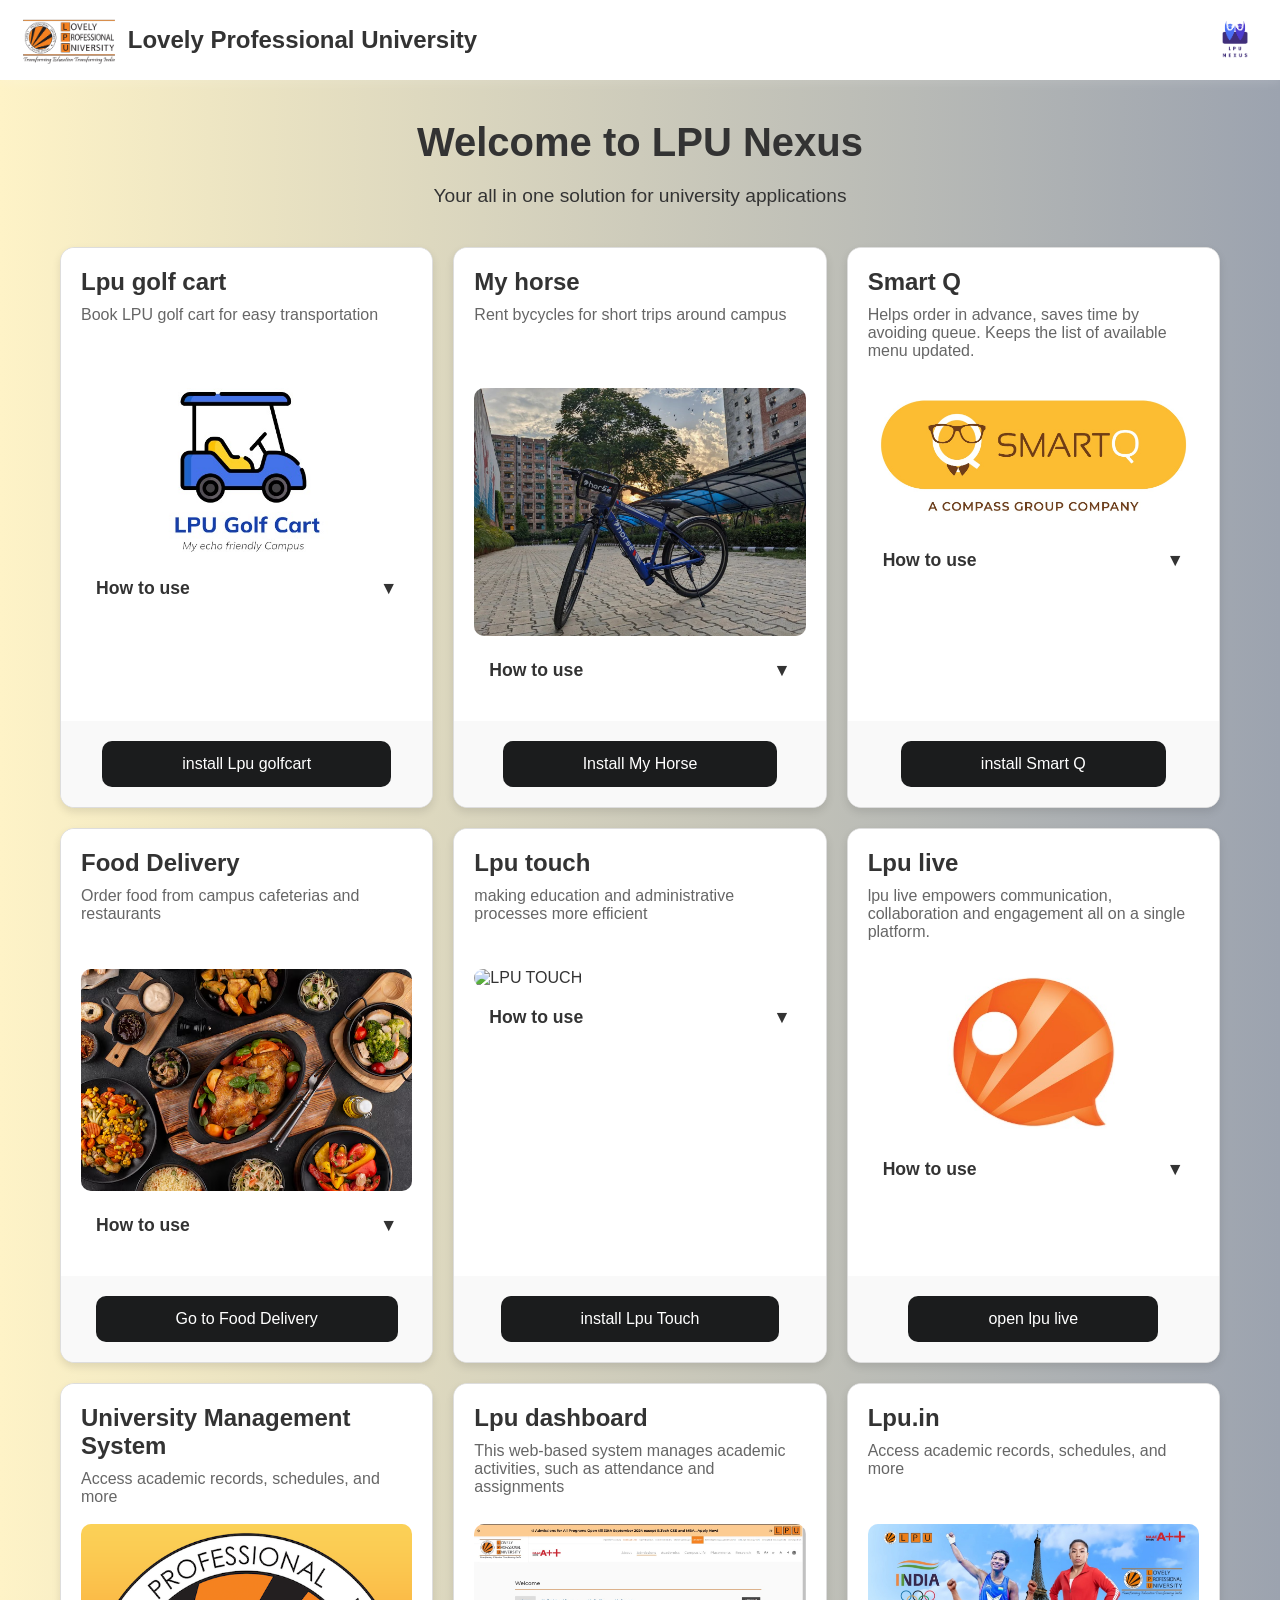
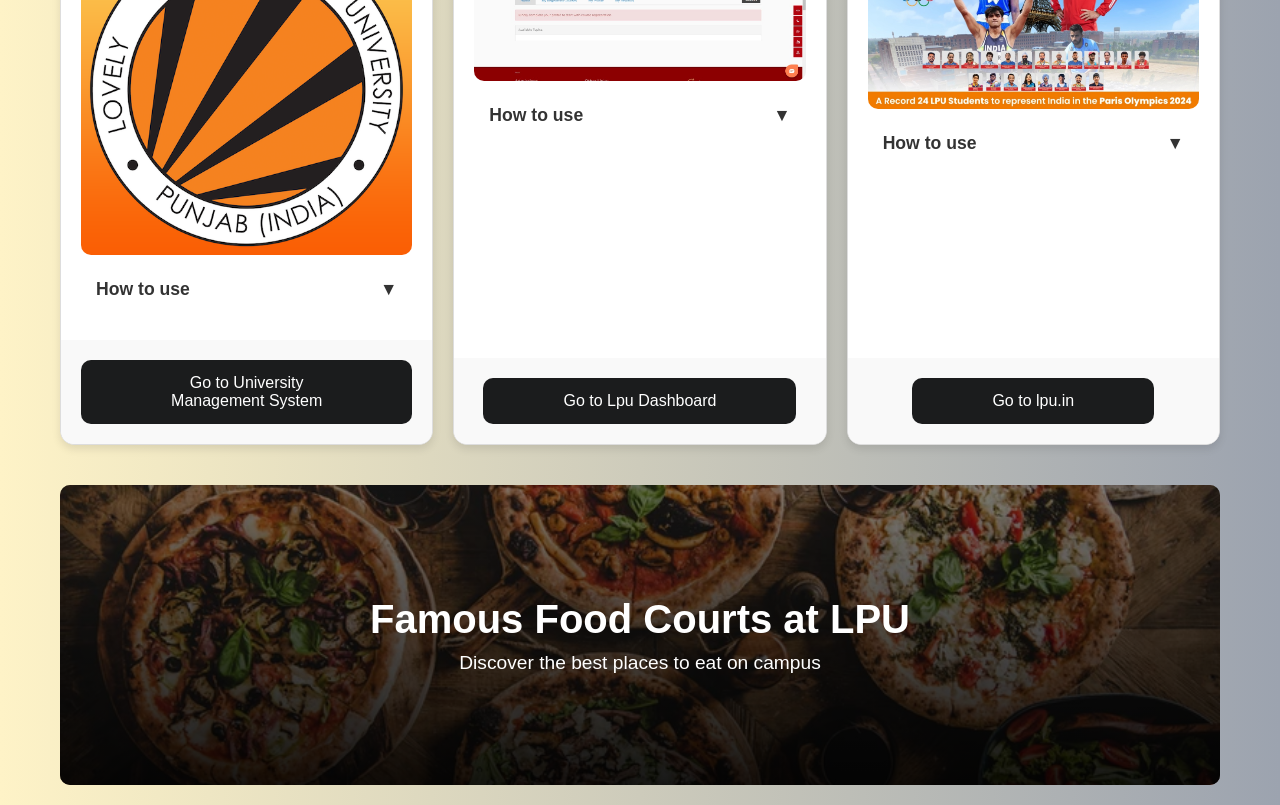
==== index.html @ b558b381 "Add files via upload" ====
<!DOCTYPE html>
<html lang="en">


<head>
    <meta charset="UTF-8">
    <meta name="viewport" content="width=device-width, initial-scale=1.0">
    <title>LPU NEXUS</title>
    <link rel="stylesheet" href="index.css">
</head>

<body>
    <!-- LOGOS -->
    <header>
        <div class="logo">
            <img src="lpulogo.png" alt="University Logo">
            <span class="logo-text">Lovely Professional University</span>
        </div>
        <div class="logo-company">
            <img src="lpunexus.png" alt="Company Logo"  >
        </div>
    </header>
    
    <div class="container">
        <h1 class="title">Welcome to LPU Nexus</h1>
        <p class="subtitle">Your all in one solution for university applications</p>
        <div class="grid">
            <!-- golf cart  -->
            <div class="card">
                <div class="card-header">
                    <h2>Lpu golf cart</h2>
                    <p>Book LPU golf cart for easy transportation</p>
                </div>
                <div class="card-content">
                    <img src="golfcart.jpg" alt="LPUGOLFCART" class="card-image" height="300" >
                    <div class="accordion">
                        <details>
                            <summary class="accordion-trigger">How to use</summary>
                            <ol class="accordion-content" type="square">
                                <li>install the lpu golf cart app</li>
                             <li>open the app</li>
                                <li>enter the driver id</li>
                                <li>Select your pickup and drop-off locations</li>
                            </ol>
                        </details>
                    </div>
                </div>

                <div class="card-footer">
                    <a href="https://play.google.com/store/apps/details?id=com.kinghillsecofriendly&hl=en_IN&pli=1" target="_blank" class="button"  >install Lpu golfcart </a>
                </div>
            </div>
            <!-- golf cart close -->

            
            <!-- my horse open-->
            <div class="card">
                <div class="card-header">
                    <h2>My horse</h2>
                    <p>Rent bycycles for short trips around campus</p>
                </div>
                <div class="card-content">
                    <img src="lpucycle.jpg" alt="MY HORSE" class="card-image">
                    <div class="accordion">
                        <details>
                            <summary class="accordion-trigger">How to use</summary>
                            <ol class="accordion-content">
                                <li>install the my horse application</li>
                                <li>enter your personal details</li>
                                <li>top up your wallet</li>
                                <li>track the nearest cycle around you</li>
                                <li>scan the QR code and enjoy your rides</li>
                            </ol>
                        </details>
                    </div>
                </div>
                <div class="card-footer">
                    <a href="https://play.google.com/store/apps/details?id=com.ionic.metroeMobility&pcampaignid=web_share" target="_blank" class="button">Install My Horse</a>
                </div>
            </div>
            <!-- my horse close -->

            <!-- SMARTQ open -->
            <div class="card">
                <div class="card-header">
                    <h2>Smart Q</h2>
                    <p>Helps order in advance, saves time by avoiding queue. Keeps the list of available menu updated.</p>
                </div>
                <div class="card-content">
                    <img src="smartq .jpg"  alt="SMART Q" class="card-image" >
                    <div class="accordion">
                        <details>
                            <summary class="accordion-trigger">How to use</summary>
                            <ol class="accordion-content">

                                <li>install the smart q app</li>
                                <li>welcome to smartq</li>
                                <li>enter your details</li>
                                <li>order your favourite food and enjoy your meal</li>
                            </ol>
                        </details>
                    </div>
                </div>
                <div class="card-footer">
                    <a href="https://play.google.com/store/apps/details?id=com.thesmartq.smartq&pcampaignid=web_share" target="_blank" class="button">install Smart Q</a>
                </div>
            </div>
            <!-- smart q close -->


<!-- Food delivery -->
<div class="card">
    <div class="card-header">
        <h2>Food Delivery</h2>
        <p>Order food from campus cafeterias and restaurants</p>
    </div>
    <div class="card-content">
        <img src="food court.avif" alt="eRikshaw" class="card-image" height="300">
        <div class="accordion">
            <details>
                <summary class="accordion-trigger">How to use</summary>
                <ol class="accordion-content">
                    <li>install the dominos app</li>
                    <li>select your location and your favourite item</li>
                    <li>select your payment options</li>
                    <li>enjoy your food</li>
                </ol>
            </details>
        </div>
    </div>
    <div class="card-footer">
        <a href="https://play.google.com/store/search?q=dominos&c=apps&hl=en_IN" target="_blank" class="button" >Go to Food Delivery</a>

    </div>
</div>
<!-- food delivery close -->




               <!-- Ums open -->
               <div class="card">
                <div class="card-header">
                    <h2>Lpu touch</h2>
                    <p>making education and administrative processes more efficient</p>
                </div>
                <div class="card-content">
                    <img src="lpu touch.jpg"  alt="LPU TOUCH" class="card-image" >
                    <div class="accordion">
                        <details>
                            <summary class="accordion-trigger">How to use</summary>
                            <ol class="accordion-content">
                                <li>install the lpu touch app </li>
                                <li>login with user credentials</li>
                                <li>you can access your academics and your syallabus</li>
                            </ol>
                        </details>
                    </div>
                </div>
                <div class="card-footer">
                    <a href="https://play.google.com/store/apps/details?id=ums.lovely.university&pcampaignid=web_share" target="_blank" class="button">install Lpu Touch</a>
                </div>
            </div>
            <!-- ums close -->
<!-- lpu live -->
<div class="card">
    <div class="card-header">
        <h2>Lpu live</h2>
        <p> lpu live empowers communication, collaboration and engagement all on a single platform.</p>
    </div>
    <div class="card-content">
        <img src="lpulive.jpg" alt="LPU LIVE" class="card-image" height="300">
        <div class="accordion">
            <details>
                <summary class="accordion-trigger">How to use</summary>
                <ol class="accordion-content">
                    <li>install the lpu live app from below link</li>
                    <li>login with user credentials</li>
                    <li>welcome to lpu live you can contact with academic teachers and peers</li>
                </ol>
            </details>
        </div>
    </div>
    <div class="card-footer">
        <a href="https://play.google.com/store/apps/details?id=com.lpuchat&pcampaignid=web_share" target="_blank" class="button">open lpu live</a>

    </div>
</div>
            <!-- lpu live close -->
<!-- ums -->
<div class="card">
    <div class="card-header">
        <h2>University Management System</h2>
        <p>Access academic records, schedules, and more</p>
    </div>
    <div class="card-content">
        <img src="ums.png"  alt="eRikshaw" class="card-image"  >
        <div class="accordion">
            <details>
                <summary class="accordion-trigger">How to use</summary>
                <ol class="accordion-content">
                    <li>click the below link</li>
                    <li>open the ums and enter your username and password</li>
                    <li>Access academic records, schedules, and more</li>
                </ol>
            </details>
        </div>
    </div>
    <div class="card-footer">
        <a href="https://ums.lpu.in/lpuums/" target="_blank" class="button">Go to University Management System</a>
    </div>
</div>
<!-- ums close -->
  <!-- open lpu dashboard -->
  <div class="card">
    <div class="card-header">
        <h2>Lpu dashboard</h2>
        <p>This web-based system manages academic activities, such as attendance and assignments</p>
    </div>
    <div class="card-content">
        <img src="LPU DASHBOARD.jpg"  alt="LPU DASHBOARD" class="card-image"  >
        <div class="accordion">
            <details>
                <summary class="accordion-trigger">How to use</summary>
                <ol class="accordion-content">
                    <li>clickt the below link to open lpu dashboard</li>
                    <li>login with ur credentials</li>
                    <li>our dashboard will help you with your personal and academic problems</li>
                </ol>
            </details>
        </div>
    </div>
    <div class="card-footer">
        <a href="https://www.lpu.in/HRD/HRDCHome.php/" target="_blank" class="button">Go to Lpu Dashboard</a>
    </div>
</div>
   <!-- lpu dashboard close -->
    <!-- open lpu.in -->
    <div class="card">
        <div class="card-header">
            <h2>Lpu.in</h2>
            <p>Access academic records, schedules, and more</p>
        </div>
        <div class="card-content">
            <img src="LPU.IN IMAGE.jpg"  alt="eRikshaw" class="card-image"  >
            <div class="accordion">
                <details>
                    <summary class="accordion-trigger">How to use</summary>
                    <ol class="accordion-content">
                        <li>click the below link</li>
                        <li>open the lpu.in and enter your username and password</li>
                        <li>Access academic records, schedules, and more</li>
                    </ol>
                </details>
            </div>
        </div>
        <div class="card-footer">
            <a href="https://www.lpu.in//" target="_blank" class="button">Go to lpu.in</a>
        </div>
    </div>
    <!-- close lpu.in -->


        </div>
        <div class="wide-card">
            <a href="foodcourts.html" class="wide-card-link">
                <div class="wide-card-content">
                    <img src="/food.png" alt="Food Banner" class="wide-card-image">
                    <div class="wide-card-overlay">
                        <h2 class="wide-card-title">Famous Food Courts at LPU</h2>
                        <p class="wide-card-subtitle">Discover the best places to eat on campus</p>
                    </div>
                </div>
            </a>
        </div>
    </div>
<!-- new dabba -->


</div>
</body>

<a href="hr"></a>


</html>
---- index.css ----
* {
    margin: 0;
    padding: 0;
    box-sizing: border-box;
}
/* Header Styling */
header {
    display: flex;
    justify-content: space-between;
    align-items: center;
    padding: 10px 20px;
    background-color: #ffffff;
    box-shadow: 0 4px 8px rgba(255, 254, 254, 0.1);
    margin-bottom: 20px;
}

header .logo {
    display: flex;
    align-items: center;
}   

.logo img {
    height: 60px; 
    margin-right: 10px;
}

.logo-text {
    font-size: 1.5rem;
    font-weight: bold;
    color: #333;
}

.logo-company img {
    height: 50px;
    margin-left: 10px;
}

body {
    font-family: Arial, sans-serif;
    background: linear-gradient(to right, #fef3c7, #9ca3af);

    color: #333;
}

.container {
    max-width: 1200px;
    margin: 0 auto;
    padding: 20px;
}

.title {
    text-align: center;
    font-size: 2.5rem;
    margin-bottom: 20px;
}

.subtitle {
    text-align: center;
    font-size: 1.2rem;
    margin-bottom: 40px;
}

/* Grid Layout for Cards */
.grid {
    display: grid;
    grid-template-columns: repeat(auto-fill, minmax(300px, 1fr));
    gap: 20px;
}

/* Card Styling */
.card {
    background-color: #fff;
    border: 1px solid #ddd;
    /* Outer box border */
    border-radius: 14px;
    box-shadow: 0 4px 8px rgba(0, 0, 0, 0.1);
    display: flex;
    flex-direction: column;
    overflow: hidden;
}

.card-header,
.card-content,
.card-footer {
    border: none;
    
    padding: 20px;
}

.card-header {
    background-color: #ffffff;
    height: 120px;
}

.card-header h2 {
    font-size: 1.5rem;
    margin-bottom: 10px;
}

.card-header p {
    color: #666;
}

.card-content {
    flex-grow: 1;
}

.card-image {
    width: 100%;
    height: auto;
    margin-bottom: 10px;
    border-radius: 10px;
}

.card-footer {
    text-align: center;
    background-color: #f9f9f9;
}

/* Button Styling */
.button {
    display: inline-block;
    padding: 14px 5rem;
    background-color: #1b1c1d;
    color: #fff;
    border-radius: 10px;
    text-decoration: none;
}

.button:hover {
    background-color: #5f6163;
}

/* Accordion Styling */
.accordion details {
    border: none;
    border-radius: 5px;
    margin-bottom: 10px;
}

.accordion summary {
    font-size: 1.1rem;
    font-weight: bold;
    padding: 10px 15px;
    cursor: pointer;
    display: flex;
    justify-content: space-between;
    align-items: center;
    background-color: #ffffff;
    border-radius: 5px;
    transition: background-color 0.3s ease;
}

.accordion summary:hover {
    background-color: #e0e0e0;
}

/* Custom caret icon */
.accordion summary::after {
    content: "\25BC";
    font-size: 1.1rem;
    transition: transform 0.3s ease;
    margin-left: auto;
}

details[open] summary::after {
    content: "\25B2";
    transform: rotate(180deg);
}

.accordion-content {
    padding: 15px;
    background-color: #fff;
    line-height: 1.6;
    list-style: decimal;
}

.accordion-content li {
    margin-bottom: 8px;
}

details[open] .accordion-content {
    animation: fadeIn 0.3s ease;
}

@keyframes fadeIn {
    from {
        opacity: 0;
    }

    to {
        opacity: 1;
    }
}

/* Wide Section Card Styling */
.wide-card {
    margin-top: 40px;
    position: relative;
    overflow: hidden;
    border-radius: 10px;
}

.wide-card-link {
    text-decoration: none;
    color: inherit;
}

.wide-card-content {
    position: relative;
    height: 300px;
}

.wide-card-image {
    width: 100%;
    height: 100%;
    object-fit: cover;
}

.wide-card-overlay {
    position: absolute;
    top: 0;
    left: 0;
    right: 0;
    bottom: 0;
    background: linear-gradient(to bottom, rgba(0, 0, 0, 0.5), rgba(0, 0, 0, 0.9));
    display: flex;
    flex-direction: column;
    justify-content: center;
    align-items: center;
    color: white;
    padding: 20px;
    text-align: center;
}

.wide-card-title {
    font-size: 2.5rem;
    margin-bottom: 10px;
    font-weight: bold;
}

.wide-card-subtitle {
    font-size: 1.2rem;
}
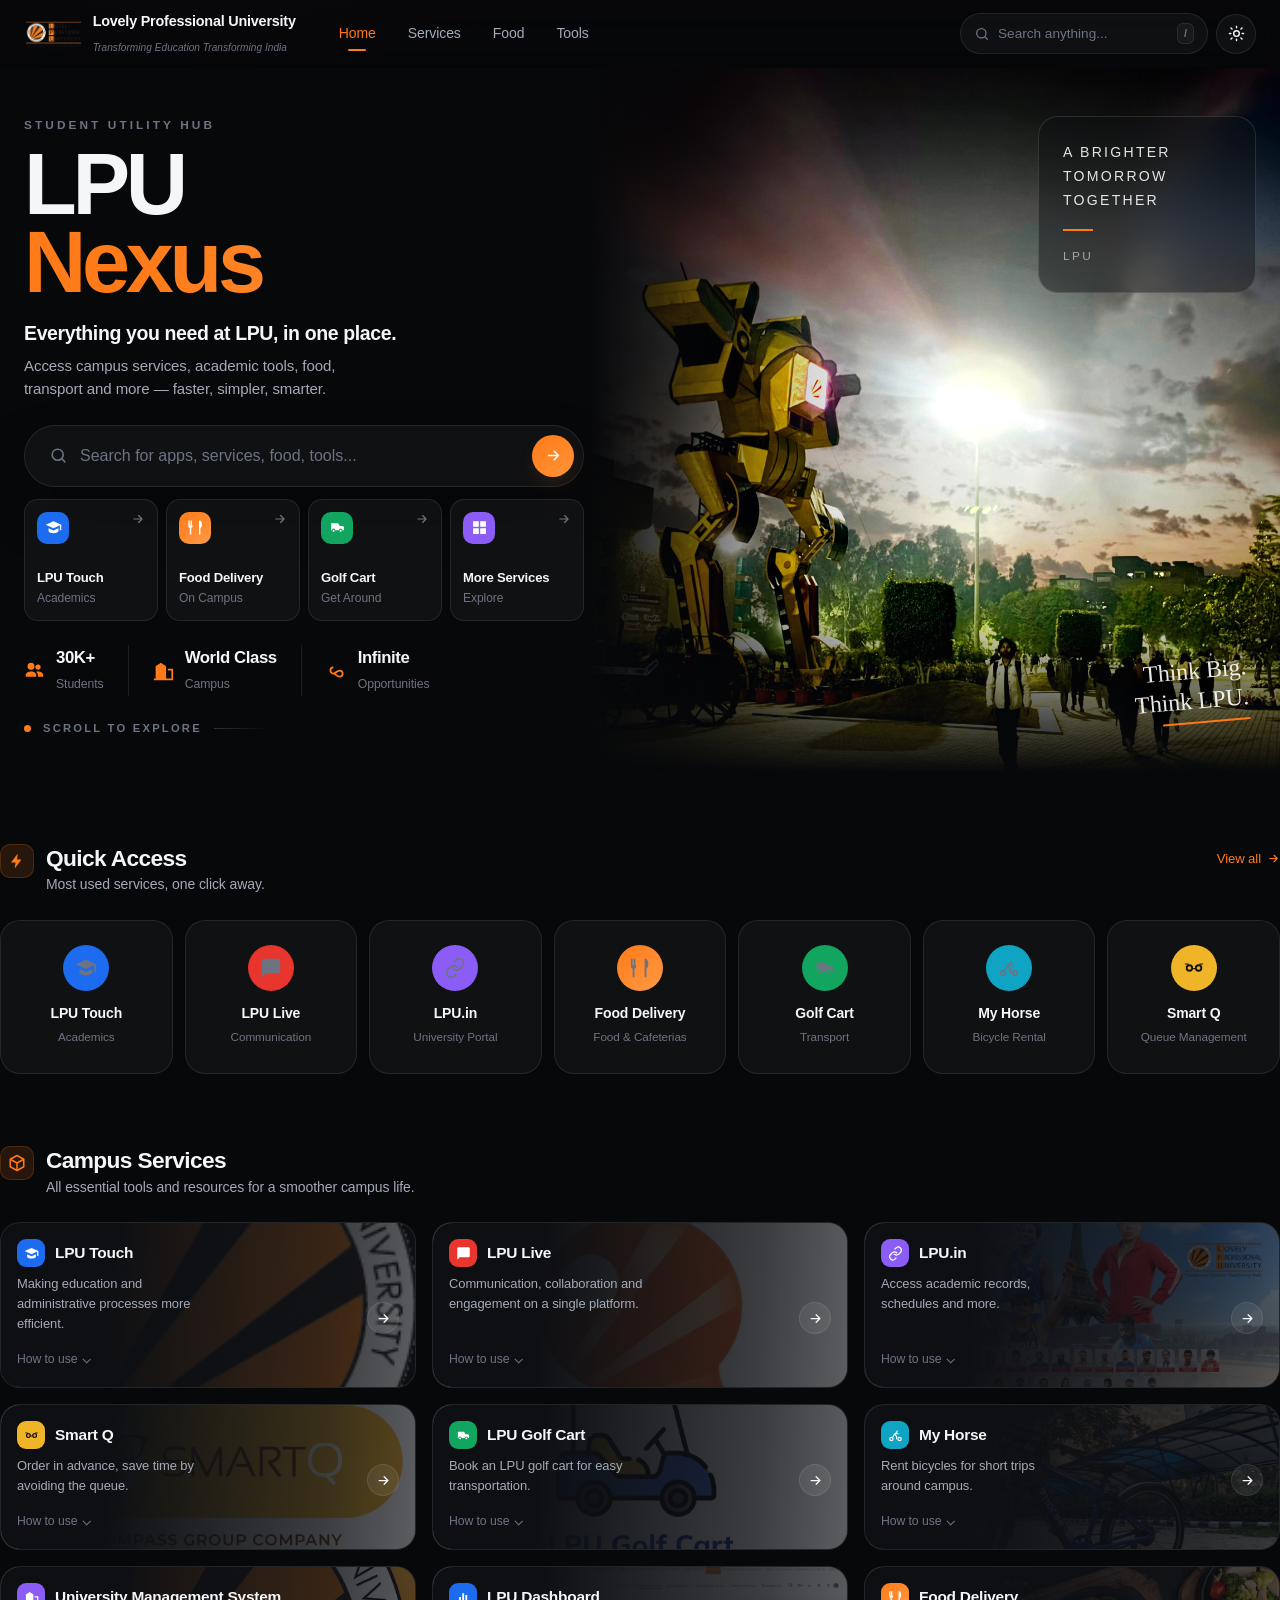
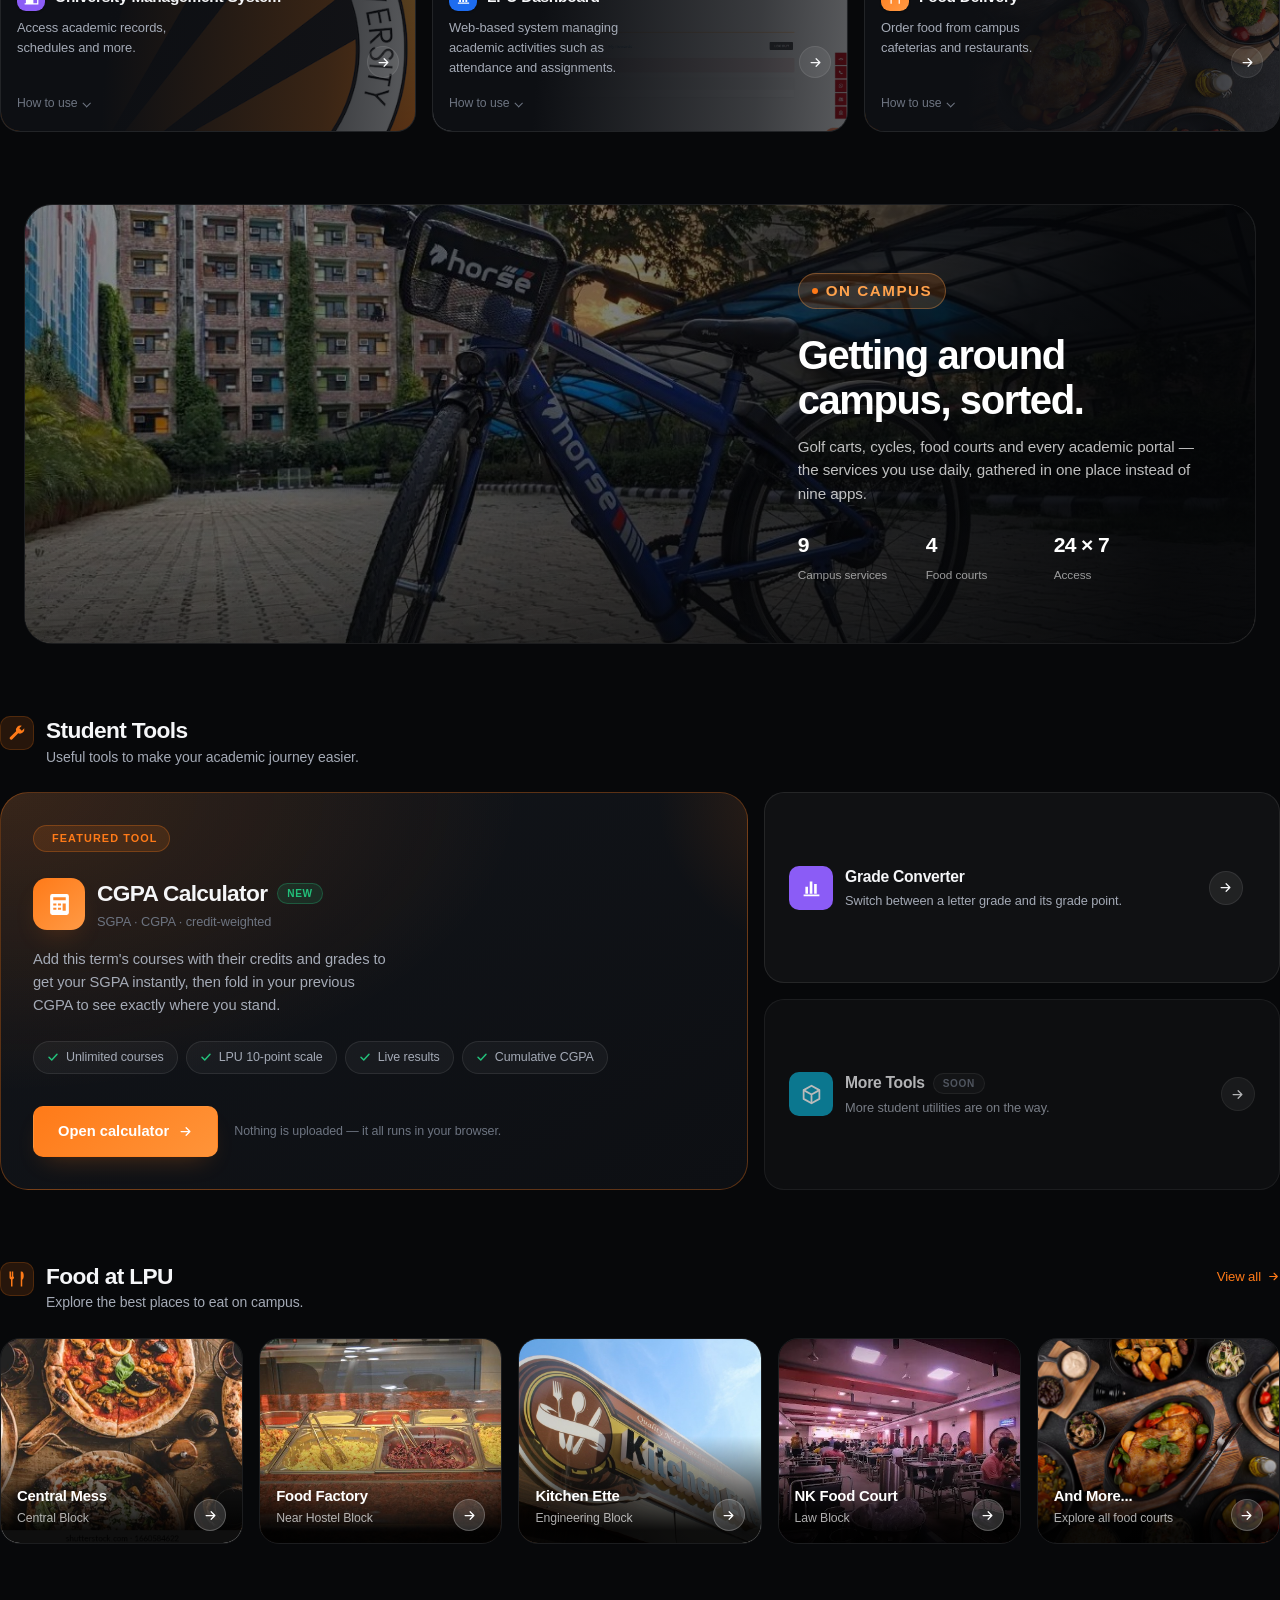
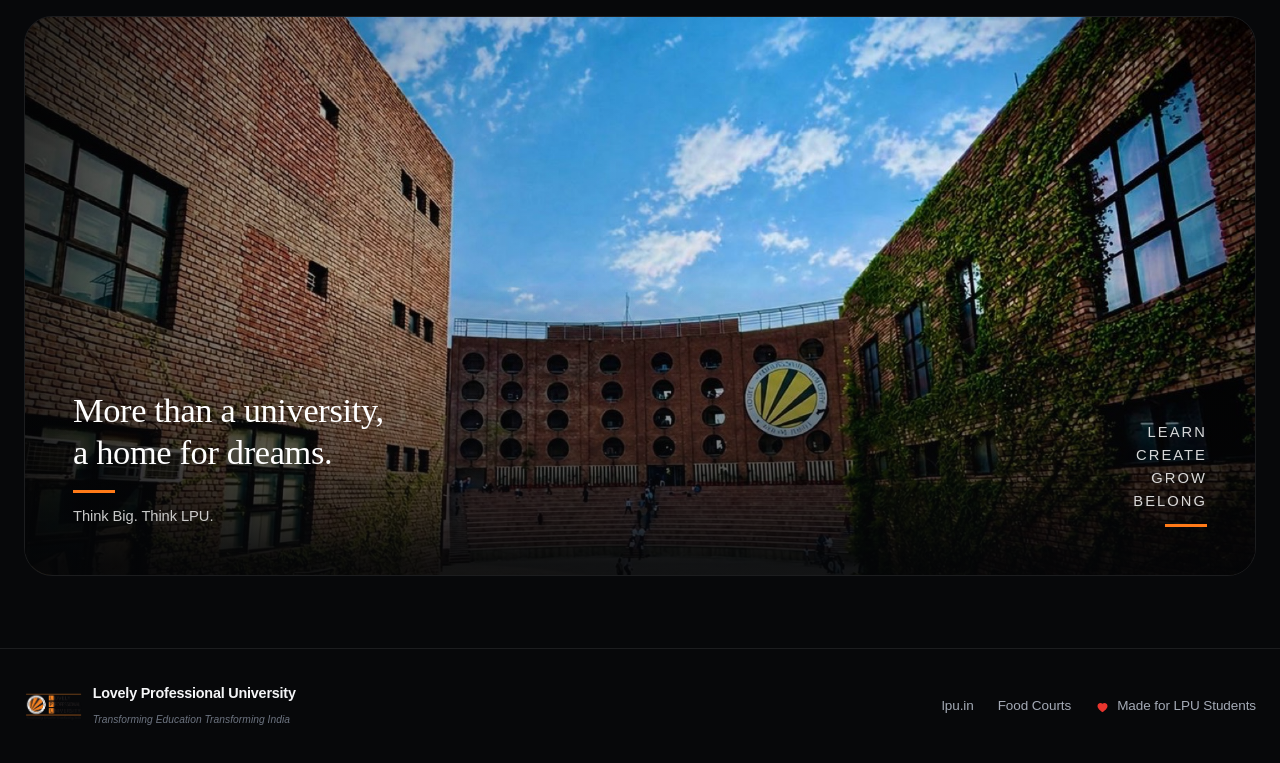
==== commit 78fb92bd: "Update LPU Nexus website" ====
--- a/index.html
+++ b/index.html
@@ -1,286 +1,747 @@
-<!DOCTYPE html>
-<html lang="en">
-
-
-<head>
-    <meta charset="UTF-8">
-    <meta name="viewport" content="width=device-width, initial-scale=1.0">
-    <title>LPU NEXUS</title>
-    <link rel="stylesheet" href="index.css">
-</head>
-
-<body>
-    <!-- LOGOS -->
-    <header>
-        <div class="logo">
-            <img src="lpulogo.png" alt="University Logo">
-            <span class="logo-text">Lovely Professional University</span>
-        </div>
-        <div class="logo-company">
-            <img src="lpunexus.png" alt="Company Logo"  >
-        </div>
-    </header>
-    
-    <div class="container">
-        <h1 class="title">Welcome to LPU Nexus</h1>
-        <p class="subtitle">Your all in one solution for university applications</p>
-        <div class="grid">
-            <!-- golf cart  -->
-            <div class="card">
-                <div class="card-header">
-                    <h2>Lpu golf cart</h2>
-                    <p>Book LPU golf cart for easy transportation</p>
-                </div>
-                <div class="card-content">
-                    <img src="golfcart.jpg" alt="LPUGOLFCART" class="card-image" height="300" >
-                    <div class="accordion">
-                        <details>
-                            <summary class="accordion-trigger">How to use</summary>
-                            <ol class="accordion-content" type="square">
-                                <li>install the lpu golf cart app</li>
-                             <li>open the app</li>
-                                <li>enter the driver id</li>
-                                <li>Select your pickup and drop-off locations</li>
-                            </ol>
-                        </details>
-                    </div>
-                </div>
-
-                <div class="card-footer">
-                    <a href="https://play.google.com/store/apps/details?id=com.kinghillsecofriendly&hl=en_IN&pli=1" target="_blank" class="button"  >install Lpu golfcart </a>
-                </div>
-            </div>
-            <!-- golf cart close -->
-
-            
-            <!-- my horse open-->
-            <div class="card">
-                <div class="card-header">
-                    <h2>My horse</h2>
-                    <p>Rent bycycles for short trips around campus</p>
-                </div>
-                <div class="card-content">
-                    <img src="lpucycle.jpg" alt="MY HORSE" class="card-image">
-                    <div class="accordion">
-                        <details>
-                            <summary class="accordion-trigger">How to use</summary>
-                            <ol class="accordion-content">
-                                <li>install the my horse application</li>
-                                <li>enter your personal details</li>
-                                <li>top up your wallet</li>
-                                <li>track the nearest cycle around you</li>
-                                <li>scan the QR code and enjoy your rides</li>
-                            </ol>
-                        </details>
-                    </div>
-                </div>
-                <div class="card-footer">
-                    <a href="https://play.google.com/store/apps/details?id=com.ionic.metroeMobility&pcampaignid=web_share" target="_blank" class="button">Install My Horse</a>
-                </div>
-            </div>
-            <!-- my horse close -->
-
-            <!-- SMARTQ open -->
-            <div class="card">
-                <div class="card-header">
-                    <h2>Smart Q</h2>
-                    <p>Helps order in advance, saves time by avoiding queue. Keeps the list of available menu updated.</p>
-                </div>
-                <div class="card-content">
-                    <img src="smartq .jpg"  alt="SMART Q" class="card-image" >
-                    <div class="accordion">
-                        <details>
-                            <summary class="accordion-trigger">How to use</summary>
-                            <ol class="accordion-content">
-
-                                <li>install the smart q app</li>
-                                <li>welcome to smartq</li>
-                                <li>enter your details</li>
-                                <li>order your favourite food and enjoy your meal</li>
-                            </ol>
-                        </details>
-                    </div>
-                </div>
-                <div class="card-footer">
-                    <a href="https://play.google.com/store/apps/details?id=com.thesmartq.smartq&pcampaignid=web_share" target="_blank" class="button">install Smart Q</a>
-                </div>
-            </div>
-            <!-- smart q close -->
-
-
-<!-- Food delivery -->
-<div class="card">
-    <div class="card-header">
-        <h2>Food Delivery</h2>
-        <p>Order food from campus cafeterias and restaurants</p>
-    </div>
-    <div class="card-content">
-        <img src="food court.avif" alt="eRikshaw" class="card-image" height="300">
-        <div class="accordion">
-            <details>
-                <summary class="accordion-trigger">How to use</summary>
-                <ol class="accordion-content">
-                    <li>install the dominos app</li>
-                    <li>select your location and your favourite item</li>
-                    <li>select your payment options</li>
-                    <li>enjoy your food</li>
-                </ol>
-            </details>
-        </div>
-    </div>
-    <div class="card-footer">
-        <a href="https://play.google.com/store/search?q=dominos&c=apps&hl=en_IN" target="_blank" class="button" >Go to Food Delivery</a>
-
-    </div>
-</div>
-<!-- food delivery close -->
-
-
-
-
-               <!-- Ums open -->
-               <div class="card">
-                <div class="card-header">
-                    <h2>Lpu touch</h2>
-                    <p>making education and administrative processes more efficient</p>
-                </div>
-                <div class="card-content">
-                    <img src="lpu touch.jpg"  alt="LPU TOUCH" class="card-image" >
-                    <div class="accordion">
-                        <details>
-                            <summary class="accordion-trigger">How to use</summary>
-                            <ol class="accordion-content">
-                                <li>install the lpu touch app </li>
-                                <li>login with user credentials</li>
-                                <li>you can access your academics and your syallabus</li>
-                            </ol>
-                        </details>
-                    </div>
-                </div>
-                <div class="card-footer">
-                    <a href="https://play.google.com/store/apps/details?id=ums.lovely.university&pcampaignid=web_share" target="_blank" class="button">install Lpu Touch</a>
-                </div>
-            </div>
-            <!-- ums close -->
-<!-- lpu live -->
-<div class="card">
-    <div class="card-header">
-        <h2>Lpu live</h2>
-        <p> lpu live empowers communication, collaboration and engagement all on a single platform.</p>
-    </div>
-    <div class="card-content">
-        <img src="lpulive.jpg" alt="LPU LIVE" class="card-image" height="300">
-        <div class="accordion">
-            <details>
-                <summary class="accordion-trigger">How to use</summary>
-                <ol class="accordion-content">
-                    <li>install the lpu live app from below link</li>
-                    <li>login with user credentials</li>
-                    <li>welcome to lpu live you can contact with academic teachers and peers</li>
-                </ol>
-            </details>
-        </div>
-    </div>
-    <div class="card-footer">
-        <a href="https://play.google.com/store/apps/details?id=com.lpuchat&pcampaignid=web_share" target="_blank" class="button">open lpu live</a>
-
-    </div>
-</div>
-            <!-- lpu live close -->
-<!-- ums -->
-<div class="card">
-    <div class="card-header">
-        <h2>University Management System</h2>
-        <p>Access academic records, schedules, and more</p>
-    </div>
-    <div class="card-content">
-        <img src="ums.png"  alt="eRikshaw" class="card-image"  >
-        <div class="accordion">
-            <details>
-                <summary class="accordion-trigger">How to use</summary>
-                <ol class="accordion-content">
-                    <li>click the below link</li>
-                    <li>open the ums and enter your username and password</li>
-                    <li>Access academic records, schedules, and more</li>
-                </ol>
-            </details>
-        </div>
-    </div>
-    <div class="card-footer">
-        <a href="https://ums.lpu.in/lpuums/" target="_blank" class="button">Go to University Management System</a>
-    </div>
-</div>
-<!-- ums close -->
-  <!-- open lpu dashboard -->
-  <div class="card">
-    <div class="card-header">
-        <h2>Lpu dashboard</h2>
-        <p>This web-based system manages academic activities, such as attendance and assignments</p>
-    </div>
-    <div class="card-content">
-        <img src="LPU DASHBOARD.jpg"  alt="LPU DASHBOARD" class="card-image"  >
-        <div class="accordion">
-            <details>
-                <summary class="accordion-trigger">How to use</summary>
-                <ol class="accordion-content">
-                    <li>clickt the below link to open lpu dashboard</li>
-                    <li>login with ur credentials</li>
-                    <li>our dashboard will help you with your personal and academic problems</li>
-                </ol>
-            </details>
-        </div>
-    </div>
-    <div class="card-footer">
-        <a href="https://www.lpu.in/HRD/HRDCHome.php/" target="_blank" class="button">Go to Lpu Dashboard</a>
-    </div>
-</div>
-   <!-- lpu dashboard close -->
-    <!-- open lpu.in -->
-    <div class="card">
-        <div class="card-header">
-            <h2>Lpu.in</h2>
-            <p>Access academic records, schedules, and more</p>
-        </div>
-        <div class="card-content">
-            <img src="LPU.IN IMAGE.jpg"  alt="eRikshaw" class="card-image"  >
-            <div class="accordion">
-                <details>
-                    <summary class="accordion-trigger">How to use</summary>
-                    <ol class="accordion-content">
-                        <li>click the below link</li>
-                        <li>open the lpu.in and enter your username and password</li>
-                        <li>Access academic records, schedules, and more</li>
-                    </ol>
-                </details>
-            </div>
-        </div>
-        <div class="card-footer">
-            <a href="https://www.lpu.in//" target="_blank" class="button">Go to lpu.in</a>
-        </div>
-    </div>
-    <!-- close lpu.in -->
-
-
-        </div>
-        <div class="wide-card">
-            <a href="foodcourts.html" class="wide-card-link">
-                <div class="wide-card-content">
-                    <img src="/food.png" alt="Food Banner" class="wide-card-image">
-                    <div class="wide-card-overlay">
-                        <h2 class="wide-card-title">Famous Food Courts at LPU</h2>
-                        <p class="wide-card-subtitle">Discover the best places to eat on campus</p>
-                    </div>
-                </div>
-            </a>
-        </div>
-    </div>
-<!-- new dabba -->
-
-
-</div>
-</body>
-
-<a href="hr"></a>
-
-
-</html>
+<!DOCTYPE html>
+<html lang="en" data-theme="dark">
+
+<head>
+    <meta charset="UTF-8">
+    <meta name="viewport" content="width=device-width, initial-scale=1.0">
+    <title>LPU NEXUS</title>
+    <meta name="description" content="LPU Nexus — everything you need at LPU, in one place.">
+    <link rel="icon" href="lpulogo.png">
+    <link rel="stylesheet" href="index.css">
+</head>
+
+<body>
+
+    <!-- ============ icon sprite ============ -->
+    <svg width="0" height="0" style="position:absolute" aria-hidden="true">
+        <symbol id="i-search" viewBox="0 0 24 24" fill="none" stroke="currentColor" stroke-width="2"
+            stroke-linecap="round">
+            <circle cx="11" cy="11" r="7" />
+            <path d="M20 20l-3.5-3.5" />
+        </symbol>
+        <symbol id="i-arrow" viewBox="0 0 24 24" fill="none" stroke="currentColor" stroke-width="2"
+            stroke-linecap="round" stroke-linejoin="round">
+            <path d="M5 12h13M13 6l6 6-6 6" />
+        </symbol>
+        <symbol id="i-cap" viewBox="0 0 24 24" fill="currentColor">
+            <path d="M12 3 1 8l11 5 9-4.09V16h2V8L12 3zM5 13.18V17c0 1.66 3.13 3 7 3s7-1.34 7-3v-3.82l-7 3.18-7-3.18z" />
+        </symbol>
+        <symbol id="i-chat" viewBox="0 0 24 24" fill="currentColor">
+            <path d="M20 2H4a2 2 0 0 0-2 2v18l4-4h14a2 2 0 0 0 2-2V4a2 2 0 0 0-2-2z" />
+        </symbol>
+        <symbol id="i-link" viewBox="0 0 24 24" fill="none" stroke="currentColor" stroke-width="2"
+            stroke-linecap="round">
+            <path d="M10 13a5 5 0 0 0 7.1 0l3-3A5 5 0 0 0 13 3l-1.7 1.7" />
+            <path d="M14 11a5 5 0 0 0-7.1 0l-3 3A5 5 0 0 0 11 21l1.7-1.7" />
+        </symbol>
+        <symbol id="i-food" viewBox="0 0 24 24" fill="currentColor">
+            <path d="M8 2v8a3 3 0 0 1-2 2.83V22H4V12.83A3 3 0 0 1 2 10V2h2v7h1V2h2v7h1V2h0zm10 0c2 0 3 2.5 3 6 0 2.6-1 4.3-2 4.86V22h-2V2h1z" />
+        </symbol>
+        <symbol id="i-cart" viewBox="0 0 24 24" fill="currentColor">
+            <path d="M3 6h10l2 4h4a2 2 0 0 1 2 2v4h-2a2.5 2.5 0 0 0-5 0H9a2.5 2.5 0 0 0-5 0H3V6zm3.5 9A1.5 1.5 0 1 0 8 16.5 1.5 1.5 0 0 0 6.5 15zm10 0a1.5 1.5 0 1 0 1.5 1.5 1.5 1.5 0 0 0-1.5-1.5z" />
+        </symbol>
+        <symbol id="i-bike" viewBox="0 0 24 24" fill="currentColor">
+            <path d="M5.5 14a3.5 3.5 0 1 1-3.5 3.5A3.5 3.5 0 0 1 5.5 14zm13 0a3.5 3.5 0 1 1-3.5 3.5 3.5 3.5 0 0 1 3.5-3.5zm-13 1.8a1.7 1.7 0 1 0 1.7 1.7 1.7 1.7 0 0 0-1.7-1.7zm13 0a1.7 1.7 0 1 0 1.7 1.7 1.7 1.7 0 0 0-1.7-1.7zM14.5 4a1.2 1.2 0 1 1-1.2 1.2A1.2 1.2 0 0 1 14.5 4zM11 8.2l2.3-2.1 1.6 1.7 2.1 1.1-.7 1.5-2.6-1.3-1.5 1.5 2.3 2.2V18h-1.7v-4.5L10.4 11l-1.9 3.6-1.5-.8L9.6 9z" />
+        </symbol>
+        <symbol id="i-q" viewBox="0 0 24 24" fill="currentColor">
+            <path d="M7 8a4 4 0 1 1-4 4 4 4 0 0 1 4-4zm10 0a4 4 0 1 1-4 4 4 4 0 0 1 4-4zM7 10a2 2 0 1 0 2 2 2 2 0 0 0-2-2zm10 0a2 2 0 1 0 2 2 2 2 0 0 0-2-2zM2 7h4v1.2H2zm16 0h4v1.2h-4zm-7 5h2v1.4h-2z" />
+        </symbol>
+        <symbol id="i-building" viewBox="0 0 24 24" fill="currentColor">
+            <path d="M3 21V7l6-4 6 4v14h6v-9h-4v-2h6v13H1v-2h2zm4-9h2v2H7v-2zm4 0h2v2h-2v-2zm-4 4h2v2H7v-2zm4 0h2v2h-2v-2zM7 8h2v2H7V8zm4 0h2v2h-2V8z" />
+        </symbol>
+        <symbol id="i-grid" viewBox="0 0 24 24" fill="currentColor">
+            <path d="M3 3h8v8H3V3zm10 0h8v8h-8V3zM3 13h8v8H3v-8zm10 0h8v8h-8v-8z" />
+        </symbol>
+        <symbol id="i-bolt" viewBox="0 0 24 24" fill="currentColor">
+            <path d="M13 2 4 14h6l-1 8 9-12h-6l1-8z" />
+        </symbol>
+        <symbol id="i-box" viewBox="0 0 24 24" fill="none" stroke="currentColor" stroke-width="2"
+            stroke-linejoin="round">
+            <path d="M12 2 3 7v10l9 5 9-5V7l-9-5z" />
+            <path d="M3 7l9 5 9-5M12 12v10" />
+        </symbol>
+        <symbol id="i-wrench" viewBox="0 0 24 24" fill="currentColor">
+            <path d="M21.7 5.6 18.4 8.9l-3.3-3.3 3.3-3.3a6 6 0 0 0-7.6 7.3L2.6 17.8a2 2 0 0 0 2.8 2.8l8.2-8.2a6 6 0 0 0 8.1-6.8z" />
+        </symbol>
+        <symbol id="i-calc" viewBox="0 0 24 24" fill="currentColor">
+            <path d="M5 2h14a2 2 0 0 1 2 2v16a2 2 0 0 1-2 2H5a2 2 0 0 1-2-2V4a2 2 0 0 1 2-2zm1 3v3h12V5H6zm0 6v2h3v-2H6zm4.5 0v2h3v-2h-3zm4.5 0v7h3v-7h-3zM6 15v2h3v-2H6zm4.5 0v2h3v-2h-3zM6 19v-1h3v1H6z" />
+        </symbol>
+        <symbol id="i-chart" viewBox="0 0 24 24" fill="currentColor">
+            <path d="M3 20h18v2H3v-2zm2-9h3v8H5v-8zm5-6h3v14h-3V5zm5 3h3v11h-3V8z" />
+        </symbol>
+        <symbol id="i-users" viewBox="0 0 24 24" fill="currentColor">
+            <path d="M8 11a4 4 0 1 0-4-4 4 4 0 0 0 4 4zm8 0a3 3 0 1 0-3-3 3 3 0 0 0 3 3zM8 13c-3.3 0-6 1.8-6 4v2h12v-2c0-2.2-2.7-4-6-4zm8 0c-.9 0-1.7.1-2.4.4A5.6 5.6 0 0 1 16 17v2h6v-2c0-2.2-2.7-4-6-4z" />
+        </symbol>
+        <symbol id="i-infinity" viewBox="0 0 24 24" fill="none" stroke="currentColor" stroke-width="2">
+            <path d="M8.5 8.5a3.5 3.5 0 1 0 0 7c2.5 0 3.5-3.5 7-3.5a3.5 3.5 0 1 1 0 7c-3.5 0-4.5-3.5-7-3.5" />
+        </symbol>
+        <symbol id="i-heart" viewBox="0 0 24 24" fill="currentColor">
+            <path d="M12 21s-8-4.9-8-10a4.7 4.7 0 0 1 8-3.3A4.7 4.7 0 0 1 20 11c0 5.1-8 10-8 10z" />
+        </symbol>
+        <symbol id="i-sun" viewBox="0 0 24 24" fill="none" stroke="currentColor" stroke-width="2"
+            stroke-linecap="round">
+            <circle cx="12" cy="12" r="4" />
+            <path d="M12 2v2M12 20v2M4.2 4.2l1.5 1.5M18.3 18.3l1.5 1.5M2 12h2M20 12h2M4.2 19.8l1.5-1.5M18.3 5.7l1.5-1.5" />
+        </symbol>
+        <symbol id="i-moon" viewBox="0 0 24 24" fill="currentColor">
+            <path d="M21 13A9 9 0 1 1 11 3a7 7 0 0 0 10 10z" />
+        </symbol>
+        <symbol id="i-check" viewBox="0 0 24 24" fill="none" stroke="currentColor" stroke-width="3"
+            stroke-linecap="round" stroke-linejoin="round">
+            <path d="M4 12.5 9.5 18 20 6.5" />
+        </symbol>
+        <symbol id="i-menu" viewBox="0 0 24 24" fill="none" stroke="currentColor" stroke-width="2"
+            stroke-linecap="round">
+            <path d="M4 7h16M4 12h16M4 17h16" />
+        </symbol>
+    </svg>
+
+    <!-- ============ Navbar ============ -->
+    <nav class="nav">
+        <div class="nav-inner">
+            <a class="brand" href="#top">
+                <img src="lpulogo.png" alt="LPU logo">
+                <span>
+                    <span class="brand-name">Lovely Professional University</span><br>
+                    <span class="brand-sub">Transforming Education Transforming India</span>
+                </span>
+            </a>
+
+            <div class="nav-links" id="navLinks">
+                <a href="#top" class="active">Home</a>
+                <a href="#services">Services</a>
+                <a href="#food">Food</a>
+                <a href="#tools">Tools</a>
+            </div>
+
+            <div class="nav-right">
+                <label class="nav-search">
+                    <svg><use href="#i-search" /></svg>
+                    <input type="search" id="navSearch" placeholder="Search anything..." aria-label="Search">
+                    <span class="kbd">/</span>
+                </label>
+                <button class="icon-btn" id="themeBtn" type="button" aria-label="Toggle theme">
+                    <svg class="icon-sun"><use href="#i-sun" /></svg>
+                    <svg class="icon-moon"><use href="#i-moon" /></svg>
+                </button>
+                <button class="icon-btn nav-toggle" id="navToggle" type="button" aria-label="Menu">
+                    <svg><use href="#i-menu" /></svg>
+                </button>
+            </div>
+        </div>
+    </nav>
+
+    <!-- ============ Hero ============ -->
+    <header class="hero" id="top">
+        <div class="hero-bg">
+            <img src="lpu-campus-night.jpg" alt="LPU campus at night">
+        </div>
+
+        <div class="hero-inner">
+            <div class="hero-main">
+                <p class="hero-eyebrow">Student Utility Hub</p>
+                <h1>LPU<span class="accent">Nexus</span></h1>
+                <p class="hero-lead">Everything you need at LPU, in one place.</p>
+                <p class="hero-sub">Access campus services, academic tools, food, transport and more &mdash; faster,
+                    simpler, smarter.</p>
+
+                <form class="hero-search" id="heroSearchForm" role="search">
+                    <svg class="hs-icon"><use href="#i-search" /></svg>
+                    <input type="search" id="heroSearch" placeholder="Search for apps, services, food, tools..."
+                        aria-label="Search LPU Nexus">
+                    <button class="hs-go" type="submit" aria-label="Search">
+                        <svg><use href="#i-arrow" /></svg>
+                    </button>
+                </form>
+
+                <div class="hero-tiles">
+                    <a class="tile" style="--tint:rgba(29,108,240,.5)"
+                        href="https://play.google.com/store/apps/details?id=ums.lovely.university&pcampaignid=web_share"
+                        target="_blank" rel="noopener">
+                        <span class="tile-icon bg-blue"><svg><use href="#i-cap" /></svg></span>
+                        <b>LPU Touch</b>
+                        <span class="tile-sub">Academics</span>
+                        <svg class="tile-go"><use href="#i-arrow" /></svg>
+                    </a>
+                    <a class="tile" style="--tint:rgba(255,122,24,.5)"
+                        href="https://play.google.com/store/search?q=dominos&c=apps&hl=en_IN"
+                        target="_blank" rel="noopener">
+                        <span class="tile-icon bg-orange"><svg><use href="#i-food" /></svg></span>
+                        <b>Food Delivery</b>
+                        <span class="tile-sub">On Campus</span>
+                        <svg class="tile-go"><use href="#i-arrow" /></svg>
+                    </a>
+                    <a class="tile" style="--tint:rgba(18,165,95,.5)"
+                        href="https://play.google.com/store/apps/details?id=com.kinghillsecofriendly&hl=en_IN&pli=1"
+                        target="_blank" rel="noopener">
+                        <span class="tile-icon bg-green"><svg><use href="#i-cart" /></svg></span>
+                        <b>Golf Cart</b>
+                        <span class="tile-sub">Get Around</span>
+                        <svg class="tile-go"><use href="#i-arrow" /></svg>
+                    </a>
+                    <a class="tile" style="--tint:rgba(139,92,246,.5)" href="#services">
+                        <span class="tile-icon bg-purple"><svg><use href="#i-grid" /></svg></span>
+                        <b>More Services</b>
+                        <span class="tile-sub">Explore</span>
+                        <svg class="tile-go"><use href="#i-arrow" /></svg>
+                    </a>
+                </div>
+
+                <div class="hero-stats">
+                    <div class="stat">
+                        <svg><use href="#i-users" /></svg>
+                        <div><b>30K+</b><span>Students</span></div>
+                    </div>
+                    <div class="stat">
+                        <svg><use href="#i-building" /></svg>
+                        <div><b>World Class</b><span>Campus</span></div>
+                    </div>
+                    <div class="stat">
+                        <svg><use href="#i-infinity" /></svg>
+                        <div><b>Infinite</b><span>Opportunities</span></div>
+                    </div>
+                </div>
+
+                <a class="hero-scroll" href="#quick">
+                    <span class="dot"></span> Scroll to explore <span class="rule"></span>
+                </a>
+            </div>
+
+            <aside class="hero-quote">
+                <p>A brighter<br>tomorrow<br>together</p>
+                <hr>
+                <span>LPU</span>
+            </aside>
+
+            <p class="hero-mark">Think Big.<br>Think LPU.</p>
+        </div>
+    </header>
+
+    <main>
+        <!-- ============ Quick Access ============ -->
+        <section class="section wrap" id="quick">
+            <div class="section-head reveal">
+                <span class="s-icon"><svg><use href="#i-bolt" /></svg></span>
+                <div>
+                    <h2>Quick Access</h2>
+                    <p>Most used services, one click away.</p>
+                </div>
+                <a class="section-link" href="#services">View all <svg width="12" height="12" style="vertical-align:-1px"><use href="#i-arrow" /></svg></a>
+            </div>
+
+            <div class="quick-grid reveal" data-searchgroup>
+                <a class="quick" style="--tint:rgba(29,108,240,.55)" data-search="lpu touch academics ums app" href="https://play.google.com/store/apps/details?id=ums.lovely.university&pcampaignid=web_share" target="_blank" rel="noopener">
+                    <span class="q-icon bg-blue"><svg><use href="#i-cap" /></svg></span>
+                    <b>LPU Touch</b><span>Academics</span>
+                </a>
+                <a class="quick" style="--tint:rgba(232,53,46,.55)" data-search="lpu live chat communication" href="https://play.google.com/store/apps/details?id=com.lpuchat&pcampaignid=web_share" target="_blank" rel="noopener">
+                    <span class="q-icon bg-red"><svg><use href="#i-chat" /></svg></span>
+                    <b>LPU Live</b><span>Communication</span>
+                </a>
+                <a class="quick" style="--tint:rgba(139,92,246,.55)" data-search="lpu.in university portal website" href="https://www.lpu.in//" target="_blank" rel="noopener">
+                    <span class="q-icon bg-purple"><svg><use href="#i-link" /></svg></span>
+                    <b>LPU.in</b><span>University Portal</span>
+                </a>
+                <a class="quick" style="--tint:rgba(255,122,24,.55)" data-search="food delivery dominos cafeteria order" href="https://play.google.com/store/search?q=dominos&c=apps&hl=en_IN" target="_blank" rel="noopener">
+                    <span class="q-icon bg-orange"><svg><use href="#i-food" /></svg></span>
+                    <b>Food Delivery</b><span>Food &amp; Cafeterias</span>
+                </a>
+                <a class="quick" style="--tint:rgba(18,165,95,.55)" data-search="golf cart transport ride booking" href="https://play.google.com/store/apps/details?id=com.kinghillsecofriendly&hl=en_IN&pli=1" target="_blank" rel="noopener">
+                    <span class="q-icon bg-green"><svg><use href="#i-cart" /></svg></span>
+                    <b>Golf Cart</b><span>Transport</span>
+                </a>
+                <a class="quick" style="--tint:rgba(15,163,196,.55)" data-search="my horse bicycle cycle rental" href="https://play.google.com/store/apps/details?id=com.ionic.metroeMobility&pcampaignid=web_share" target="_blank" rel="noopener">
+                    <span class="q-icon bg-cyan"><svg><use href="#i-bike" /></svg></span>
+                    <b>My Horse</b><span>Bicycle Rental</span>
+                </a>
+                <a class="quick" style="--tint:rgba(240,180,41,.55)" data-search="smart q queue food order advance" href="https://play.google.com/store/apps/details?id=com.thesmartq.smartq&pcampaignid=web_share" target="_blank" rel="noopener">
+                    <span class="q-icon bg-amber"><svg><use href="#i-q" /></svg></span>
+                    <b>Smart Q</b><span>Queue Management</span>
+                </a>
+            </div>
+        </section>
+
+        <!-- ============ Campus Services ============ -->
+        <section class="section wrap" id="services">
+            <div class="section-head reveal">
+                <span class="s-icon"><svg><use href="#i-box" /></svg></span>
+                <div>
+                    <h2>Campus Services</h2>
+                    <p>All essential tools and resources for a smoother campus life.</p>
+                </div>
+            </div>
+
+            <div class="svc-grid reveal" data-searchgroup>
+
+                <!-- LPU Touch -->
+                <div class="svc" data-search="lpu touch ums academic administrative app">
+                    <div class="svc-bg"><img src="ums lpu logo image.png" alt="LPU Touch"></div>
+                    <div class="svc-body">
+                        <div class="svc-title"><span class="badge bg-blue"><svg><use href="#i-cap" /></svg></span>
+                            <b>LPU Touch</b>
+                        </div>
+                        <p>Making education and administrative processes more efficient.</p>
+                        <a class="svc-go" href="https://play.google.com/store/apps/details?id=ums.lovely.university&pcampaignid=web_share" target="_blank" rel="noopener" aria-label="Install LPU Touch"><svg><use href="#i-arrow" /></svg></a>
+                    </div>
+                    <div class="svc-how">
+                        <details>
+                            <summary>How to use</summary>
+                            <ol>
+                                <li>Install the LPU Touch app.</li>
+                                <li>Login with user credentials.</li>
+                                <li>Access your academics and your syllabus.</li>
+                            </ol>
+                        </details>
+                    </div>
+                </div>
+
+                <!-- LPU Live -->
+                <div class="svc" data-search="lpu live chat communication collaboration engagement">
+                    <div class="svc-bg"><img src="lpulive.jpg" alt="LPU Live"></div>
+                    <div class="svc-body">
+                        <div class="svc-title"><span class="badge bg-red"><svg><use href="#i-chat" /></svg></span>
+                            <b>LPU Live</b>
+                        </div>
+                        <p>Communication, collaboration and engagement on a single platform.</p>
+                        <a class="svc-go" href="https://play.google.com/store/apps/details?id=com.lpuchat&pcampaignid=web_share" target="_blank" rel="noopener" aria-label="Open LPU Live"><svg><use href="#i-arrow" /></svg></a>
+                    </div>
+                    <div class="svc-how">
+                        <details>
+                            <summary>How to use</summary>
+                            <ol>
+                                <li>Install the LPU Live app from the link.</li>
+                                <li>Login with user credentials.</li>
+                                <li>Contact your academic teachers and peers.</li>
+                            </ol>
+                        </details>
+                    </div>
+                </div>
+
+                <!-- LPU.in -->
+                <div class="svc" data-search="lpu.in website portal academic records schedules">
+                    <div class="svc-bg"><img src="LPU.IN IMAGE.jpg" alt="LPU.in"></div>
+                    <div class="svc-body">
+                        <div class="svc-title"><span class="badge bg-purple"><svg><use href="#i-link" /></svg></span>
+                            <b>LPU.in</b>
+                        </div>
+                        <p>Access academic records, schedules and more.</p>
+                        <a class="svc-go" href="https://www.lpu.in//" target="_blank" rel="noopener" aria-label="Go to lpu.in"><svg><use href="#i-arrow" /></svg></a>
+                    </div>
+                    <div class="svc-how">
+                        <details>
+                            <summary>How to use</summary>
+                            <ol>
+                                <li>Click the link on this card.</li>
+                                <li>Open lpu.in and enter your username and password.</li>
+                                <li>Access academic records, schedules and more.</li>
+                            </ol>
+                        </details>
+                    </div>
+                </div>
+
+                <!-- Smart Q -->
+                <div class="svc" data-search="smart q smartq queue order food menu">
+                    <div class="svc-bg"><img src="smartq .jpg" alt="Smart Q"></div>
+                    <div class="svc-body">
+                        <div class="svc-title"><span class="badge bg-amber"><svg><use href="#i-q" /></svg></span>
+                            <b>Smart Q</b>
+                        </div>
+                        <p>Order in advance, save time by avoiding the queue.</p>
+                        <a class="svc-go" href="https://play.google.com/store/apps/details?id=com.thesmartq.smartq&pcampaignid=web_share" target="_blank" rel="noopener" aria-label="Install Smart Q"><svg><use href="#i-arrow" /></svg></a>
+                    </div>
+                    <div class="svc-how">
+                        <details>
+                            <summary>How to use</summary>
+                            <ol>
+                                <li>Install the Smart Q app.</li>
+                                <li>Enter your details.</li>
+                                <li>Order your favourite food and enjoy your meal.</li>
+                            </ol>
+                        </details>
+                    </div>
+                </div>
+
+                <!-- Golf Cart -->
+                <div class="svc" data-search="lpu golf cart transport booking driver">
+                    <div class="svc-bg"><img src="golfcart.jpg" alt="LPU Golf Cart"></div>
+                    <div class="svc-body">
+                        <div class="svc-title"><span class="badge bg-green"><svg><use href="#i-cart" /></svg></span>
+                            <b>LPU Golf Cart</b>
+                        </div>
+                        <p>Book an LPU golf cart for easy transportation.</p>
+                        <a class="svc-go" href="https://play.google.com/store/apps/details?id=com.kinghillsecofriendly&hl=en_IN&pli=1" target="_blank" rel="noopener" aria-label="Install LPU Golf Cart"><svg><use href="#i-arrow" /></svg></a>
+                    </div>
+                    <div class="svc-how">
+                        <details>
+                            <summary>How to use</summary>
+                            <ol>
+                                <li>Install the LPU Golf Cart app.</li>
+                                <li>Open the app.</li>
+                                <li>Enter the driver ID.</li>
+                                <li>Select your pickup and drop-off locations.</li>
+                            </ol>
+                        </details>
+                    </div>
+                </div>
+
+                <!-- My Horse -->
+                <div class="svc" data-search="my horse bicycle cycle rent campus rides">
+                    <div class="svc-bg"><img src="lpucycle.jpg" alt="My Horse"></div>
+                    <div class="svc-body">
+                        <div class="svc-title"><span class="badge bg-cyan"><svg><use href="#i-bike" /></svg></span>
+                            <b>My Horse</b>
+                        </div>
+                        <p>Rent bicycles for short trips around campus.</p>
+                        <a class="svc-go" href="https://play.google.com/store/apps/details?id=com.ionic.metroeMobility&pcampaignid=web_share" target="_blank" rel="noopener" aria-label="Install My Horse"><svg><use href="#i-arrow" /></svg></a>
+                    </div>
+                    <div class="svc-how">
+                        <details>
+                            <summary>How to use</summary>
+                            <ol>
+                                <li>Install the My Horse application.</li>
+                                <li>Enter your personal details.</li>
+                                <li>Top up your wallet.</li>
+                                <li>Track the nearest cycle around you.</li>
+                                <li>Scan the QR code and enjoy your rides.</li>
+                            </ol>
+                        </details>
+                    </div>
+                </div>
+
+                <!-- UMS -->
+                <div class="svc" data-search="university management system ums academic records schedules">
+                    <div class="svc-bg"><img src="ums.png" alt="University Management System"></div>
+                    <div class="svc-body">
+                        <div class="svc-title"><span class="badge bg-purple"><svg><use href="#i-building" /></svg></span>
+                            <b>University Management System</b>
+                        </div>
+                        <p>Access academic records, schedules and more.</p>
+                        <a class="svc-go" href="https://ums.lpu.in/lpuums/" target="_blank" rel="noopener" aria-label="Go to University Management System"><svg><use href="#i-arrow" /></svg></a>
+                    </div>
+                    <div class="svc-how">
+                        <details>
+                            <summary>How to use</summary>
+                            <ol>
+                                <li>Click the link on this card.</li>
+                                <li>Open the UMS and enter your username and password.</li>
+                                <li>Access academic records, schedules and more.</li>
+                            </ol>
+                        </details>
+                    </div>
+                </div>
+
+                <!-- LPU Dashboard -->
+                <div class="svc" data-search="lpu dashboard hrdc attendance assignments academic activities">
+                    <div class="svc-bg"><img src="LPU DASHBOARD.jpg" alt="LPU Dashboard"></div>
+                    <div class="svc-body">
+                        <div class="svc-title"><span class="badge bg-blue"><svg><use href="#i-chart" /></svg></span>
+                            <b>LPU Dashboard</b>
+                        </div>
+                        <p>Web-based system managing academic activities such as attendance and assignments.</p>
+                        <a class="svc-go" href="https://www.lpu.in/HRD/HRDCHome.php/" target="_blank" rel="noopener" aria-label="Go to LPU Dashboard"><svg><use href="#i-arrow" /></svg></a>
+                    </div>
+                    <div class="svc-how">
+                        <details>
+                            <summary>How to use</summary>
+                            <ol>
+                                <li>Click the link to open the LPU Dashboard.</li>
+                                <li>Login with your credentials.</li>
+                                <li>The dashboard helps with your personal and academic queries.</li>
+                            </ol>
+                        </details>
+                    </div>
+                </div>
+
+                <!-- Food Delivery -->
+                <div class="svc" data-search="food delivery dominos order cafeteria restaurants">
+                    <div class="svc-bg"><img src="food court.avif" alt="Food Delivery"></div>
+                    <div class="svc-body">
+                        <div class="svc-title"><span class="badge bg-orange"><svg><use href="#i-food" /></svg></span>
+                            <b>Food Delivery</b>
+                        </div>
+                        <p>Order food from campus cafeterias and restaurants.</p>
+                        <a class="svc-go" href="https://play.google.com/store/search?q=dominos&c=apps&hl=en_IN" target="_blank" rel="noopener" aria-label="Go to Food Delivery"><svg><use href="#i-arrow" /></svg></a>
+                    </div>
+                    <div class="svc-how">
+                        <details>
+                            <summary>How to use</summary>
+                            <ol>
+                                <li>Install the Domino's app.</li>
+                                <li>Select your location and your favourite item.</li>
+                                <li>Select your payment option.</li>
+                                <li>Enjoy your food.</li>
+                            </ol>
+                        </details>
+                    </div>
+                </div>
+
+            </div>
+        </section>
+
+
+        <!-- ============ Campus showcase (night) ============ -->
+        <div class="wrap">
+            <section class="showcase dusk reveal" id="campus-night">
+                <img src="lpucycle.jpg" alt="Bicycles on the LPU campus at dusk">
+                <div class="showcase-in">
+                    <div class="showcase-copy">
+                        <p class="eyebrow"><span class="dot"></span> On Campus</p>
+                        <h2>Getting around campus, sorted.</h2>
+                        <p>Golf carts, cycles, food courts and every academic portal &mdash; the services you use
+                            daily, gathered in one place instead of nine apps.</p>
+                        <div class="showcase-meta">
+                            <div><b>9</b><span>Campus services</span></div>
+                            <div><b>4</b><span>Food courts</span></div>
+                            <div><b>24 &times; 7</b><span>Access</span></div>
+                        </div>
+                    </div>
+                </div>
+            </section>
+        </div>
+
+        <!-- ============ Student Tools ============ -->
+        <section class="section wrap" id="tools">
+            <div class="section-head reveal">
+                <span class="s-icon"><svg><use href="#i-wrench" /></svg></span>
+                <div>
+                    <h2>Student Tools</h2>
+                    <p>Useful tools to make your academic journey easier.</p>
+                </div>
+            </div>
+
+            <div class="hub reveal" data-searchgroup>
+
+                <!-- Featured: CGPA Calculator -->
+                <article class="hub-main" data-search="cgpa sgpa calculator grade points credits semester">
+                    <p class="hub-tag"><span class="dot"></span> Featured tool</p>
+
+                    <div class="hub-headline">
+                        <span class="hub-icon bg-orange"><svg><use href="#i-calc" /></svg></span>
+                        <div>
+                            <h3>CGPA Calculator <span class="pill">New</span></h3>
+                            <p class="sub">SGPA &middot; CGPA &middot; credit-weighted</p>
+                        </div>
+                    </div>
+
+                    <p class="desc">Add this term's courses with their credits and grades to get your SGPA instantly,
+                        then fold in your previous CGPA to see exactly where you stand.</p>
+
+                    <div class="hub-feats">
+                        <span class="feat"><svg><use href="#i-check" /></svg> Unlimited courses</span>
+                        <span class="feat"><svg><use href="#i-check" /></svg> LPU 10-point scale</span>
+                        <span class="feat"><svg><use href="#i-check" /></svg> Live results</span>
+                        <span class="feat"><svg><use href="#i-check" /></svg> Cumulative CGPA</span>
+                    </div>
+
+                    <div class="hub-cta">
+                        <button class="btn btn-primary btn-lg" type="button" id="openCgpa">
+                            Open calculator <svg><use href="#i-arrow" /></svg>
+                        </button>
+                        <span class="hint">Nothing is uploaded &mdash; it all runs in your browser.</span>
+                    </div>
+                </article>
+
+                <div class="hub-side">
+
+                    <article class="hub-card" style="--tint:rgba(139,92,246,.5)"
+                        data-search="grade converter marks grade points scale">
+                        <span class="t-icon bg-purple"><svg><use href="#i-chart" /></svg></span>
+                        <span class="t-text">
+                            <b>Grade Converter</b>
+                            <p>Switch between a letter grade and its grade point.</p>
+                        </span>
+                        <span class="arrow"><svg><use href="#i-arrow" /></svg></span>
+                        <button class="hub-open" type="button" id="openGrade" aria-label="Open Grade Converter"></button>
+                    </article>
+
+                    <article class="hub-card soon" data-search="more tools coming soon">
+                        <span class="t-icon bg-cyan"><svg><use href="#i-box" /></svg></span>
+                        <span class="t-text">
+                            <b>More Tools <span class="pill muted">Soon</span></b>
+                            <p>More student utilities are on the way.</p>
+                        </span>
+                        <span class="arrow"><svg><use href="#i-arrow" /></svg></span>
+                    </article>
+
+                </div>
+            </div>
+
+            <!-- CGPA calculator -->
+            <div class="panel" id="cgpaPanel" hidden>
+                <div class="panel-head">
+                    <span class="p-icon bg-orange"><svg><use href="#i-calc" /></svg></span>
+                    <div>
+                        <h3>CGPA / SGPA Calculator</h3>
+                        <p>Add your courses, credits and grades for the current term.</p>
+                    </div>
+                    <button class="panel-close" type="button" data-close="cgpaPanel" aria-label="Close">&times;</button>
+                </div>
+
+                <div class="panel-body">
+                    <div class="panel-left">
+                        <div class="course-row row-head">
+                            <span>Course</span><span>Credits</span><span>Grade</span><span></span>
+                        </div>
+                        <div id="courseRows"></div>
+
+                        <div class="panel-actions">
+                            <button class="btn" type="button" id="addRow">+ Add course</button>
+                            <button class="btn" type="button" id="resetCalc">Reset</button>
+                            <button class="btn btn-primary" type="button" id="calcBtn">Calculate</button>
+                        </div>
+
+                        <div class="panel-prev">
+                            <div class="field">
+                                <label for="prevCgpa">Previous CGPA (optional)</label>
+                                <input type="number" id="prevCgpa" min="0" max="10" step="0.01" placeholder="e.g. 8.24">
+                            </div>
+                            <div class="field">
+                                <label for="prevCredits">Credits earned so far (optional)</label>
+                                <input type="number" id="prevCredits" min="0" step="0.5" placeholder="e.g. 62">
+                            </div>
+                        </div>
+
+                        <p class="panel-err" id="calcErr"></p>
+                        <p class="panel-note">SGPA = &Sigma;(credits &times; grade point) &divide; &Sigma;credits. The
+                            updated CGPA weights this term against your previous CGPA by credits &mdash; enter both
+                            fields above to see it.</p>
+                    </div>
+
+                    <div class="panel-right">
+                        <div class="ring-wrap">
+                            <div class="ring" id="sgpaRing">
+                                <div class="ring-in">
+                                    <b id="outSgpa">&ndash;</b>
+                                    <span>SGPA</span>
+                                </div>
+                            </div>
+                        </div>
+                        <div class="out-list">
+                            <div class="out"><span>Term credits</span><b id="outCredits">&ndash;</b></div>
+                            <div class="out hi"><span>Updated CGPA</span><b id="outCgpa">&ndash;</b></div>
+                            <div class="out"><span>Total credits</span><b id="outTotal">&ndash;</b></div>
+                        </div>
+                    </div>
+                </div>
+            </div>
+
+            <!-- Grade converter -->
+            <div class="panel single" id="gradePanel" hidden>
+                <div class="panel-head">
+                    <span class="p-icon bg-purple"><svg><use href="#i-chart" /></svg></span>
+                    <div>
+                        <h3>Grade Converter</h3>
+                        <p>Grade to grade point, and grade point to a 100-point equivalent.</p>
+                    </div>
+                    <button class="panel-close" type="button" data-close="gradePanel" aria-label="Close">&times;</button>
+                </div>
+
+                <div class="panel-body">
+                    <div class="panel-left">
+                        <div class="gc-grid">
+                            <div class="field">
+                                <label for="gcGrade">Grade</label>
+                                <select id="gcGrade"></select>
+                            </div>
+                            <div class="field">
+                                <label for="gcPoint">Grade point</label>
+                                <input type="number" id="gcPoint" min="0" max="10" step="0.01" placeholder="e.g. 8">
+                            </div>
+                        </div>
+                        <p class="panel-note">Edit either field &mdash; the other updates. The equivalent shown is the
+                            grade point expressed out of 100 (grade point &times; 10); always confirm conversions
+                            against UMS.</p>
+                    </div>
+                    <div class="panel-right">
+                        <div class="gc-out">
+                            <div class="out hi"><span>Grade point</span><b id="gcOutPoint">&ndash;</b></div>
+                            <div class="out"><span>Equivalent (&divide;10 scale)</span><b id="gcOutPct">&ndash;</b></div>
+                        </div>
+                    </div>
+                </div>
+            </div>
+        </section>
+
+        <!-- ============ Food ============ -->
+        <section class="section wrap" id="food">
+            <div class="section-head reveal">
+                <span class="s-icon"><svg><use href="#i-food" /></svg></span>
+                <div>
+                    <h2>Food at LPU</h2>
+                    <p>Explore the best places to eat on campus.</p>
+                </div>
+                <a class="section-link" href="foodcourts.html">View all <svg width="12" height="12" style="vertical-align:-1px"><use href="#i-arrow" /></svg></a>
+            </div>
+
+            <div class="food-grid reveal" data-searchgroup>
+                <a class="food" href="foodcourts.html#central-mess" data-search="central mess south indian central block">
+                    <img src="food.png" alt="Central Mess">
+                    <span class="food-cap"><b>Central Mess</b><span>Central Block</span></span>
+                    <span class="svc-go"><svg><use href="#i-arrow" /></svg></span>
+                </a>
+                <a class="food" href="foodcourts.html#food-factory" data-search="food factory fast food snacks hostel block">
+                    <img src="food factory.jpg" alt="Food Factory">
+                    <span class="food-cap"><b>Food Factory</b><span>Near Hostel Block</span></span>
+                    <span class="svc-go"><svg><use href="#i-arrow" /></svg></span>
+                </a>
+                <a class="food" href="foodcourts.html#kitchen-ette" data-search="kitchen ette cuisines engineering block">
+                    <img src="kitchen ette.jpg" alt="Kitchen Ette">
+                    <span class="food-cap"><b>Kitchen Ette</b><span>Engineering Block</span></span>
+                    <span class="svc-go"><svg><use href="#i-arrow" /></svg></span>
+                </a>
+                <a class="food" href="foodcourts.html#nk-food-court" data-search="nk food court salads sandwiches law block">
+                    <img src="nk food court .jpg" alt="NK Food Court">
+                    <span class="food-cap"><b>NK Food Court</b><span>Law Block</span></span>
+                    <span class="svc-go"><svg><use href="#i-arrow" /></svg></span>
+                </a>
+                <a class="food" href="foodcourts.html" data-search="all food courts more explore">
+                    <img src="food court.avif" alt="All food courts">
+                    <span class="food-cap"><b>And More...</b><span>Explore all food courts</span></span>
+                    <span class="svc-go"><svg><use href="#i-arrow" /></svg></span>
+                </a>
+            </div>
+        </section>
+
+        <!-- ============ Banner ============ -->
+        <div class="wrap">
+            <section class="banner reveal" id="campus">
+                <img src="lpu-campus-block.jpg" alt="LPU campus block and amphitheatre">
+                <div class="banner-in">
+                    <div>
+                        <h2>More than a university,<br>a home for dreams.</h2>
+                        <hr>
+                        <p class="tag">Think Big. Think LPU.</p>
+                    </div>
+                    <ul>
+                        <li>LEARN</li>
+                        <li>CREATE</li>
+                        <li>GROW</li>
+                        <li>BELONG</li>
+                    </ul>
+                </div>
+            </section>
+        </div>
+    </main>
+
+    <!-- ============ Footer ============ -->
+    <footer class="footer">
+        <div class="wrap footer-in">
+            <a class="brand" href="#top">
+                <img src="lpulogo.png" alt="LPU logo">
+                <span>
+                    <span class="brand-name">Lovely Professional University</span><br>
+                    <span class="brand-sub">Transforming Education Transforming India</span>
+                </span>
+            </a>
+            <div class="footer-right">
+                <a href="https://www.lpu.in//" target="_blank" rel="noopener">lpu.in</a>
+                <a href="foodcourts.html">Food Courts</a>
+                <span class="made"><svg><use href="#i-heart" /></svg> Made for LPU Students</span>
+            </div>
+        </div>
+    </footer>
+
+    <script src="index.js"></script>
+</body>
+
+</html>
--- a/index.css
+++ b/index.css
@@ -1,245 +1,1352 @@
-
-* {
-    margin: 0;
-    padding: 0;
-    box-sizing: border-box;
-}
-/* Header Styling */
-header {
-    display: flex;
-    justify-content: space-between;
-    align-items: center;
-    padding: 10px 20px;
-    background-color: #ffffff;
-    box-shadow: 0 4px 8px rgba(255, 254, 254, 0.1);
-    margin-bottom: 20px;
-}
-
-header .logo {
-    display: flex;
-    align-items: center;
-}   
-
-.logo img {
-    height: 60px; 
-    margin-right: 10px;
-}
-
-.logo-text {
-    font-size: 1.5rem;
-    font-weight: bold;
-    color: #333;
-}
-
-.logo-company img {
-    height: 50px;
-    margin-left: 10px;
-}
-
-body {
-    font-family: Arial, sans-serif;
-    background: linear-gradient(to right, #fef3c7, #9ca3af);
-
-    color: #333;
-}
-
-.container {
-    max-width: 1200px;
-    margin: 0 auto;
-    padding: 20px;
-}
-
-.title {
-    text-align: center;
-    font-size: 2.5rem;
-    margin-bottom: 20px;
-}
-
-.subtitle {
-    text-align: center;
-    font-size: 1.2rem;
-    margin-bottom: 40px;
-}
-
-/* Grid Layout for Cards */
-.grid {
-    display: grid;
-    grid-template-columns: repeat(auto-fill, minmax(300px, 1fr));
-    gap: 20px;
-}
-
-/* Card Styling */
-.card {
-    background-color: #fff;
-    border: 1px solid #ddd;
-    /* Outer box border */
-    border-radius: 14px;
-    box-shadow: 0 4px 8px rgba(0, 0, 0, 0.1);
-    display: flex;
-    flex-direction: column;
-    overflow: hidden;
-}
-
-.card-header,
-.card-content,
-.card-footer {
-    border: none;
-    
-    padding: 20px;
-}
-
-.card-header {
-    background-color: #ffffff;
-    height: 120px;
-}
-
-.card-header h2 {
-    font-size: 1.5rem;
-    margin-bottom: 10px;
-}
-
-.card-header p {
-    color: #666;
-}
-
-.card-content {
-    flex-grow: 1;
-}
-
-.card-image {
-    width: 100%;
-    height: auto;
-    margin-bottom: 10px;
-    border-radius: 10px;
-}
-
-.card-footer {
-    text-align: center;
-    background-color: #f9f9f9;
-}
-
-/* Button Styling */
-.button {
-    display: inline-block;
-    padding: 14px 5rem;
-    background-color: #1b1c1d;
-    color: #fff;
-    border-radius: 10px;
-    text-decoration: none;
-}
-
-.button:hover {
-    background-color: #5f6163;
-}
-
-/* Accordion Styling */
-.accordion details {
-    border: none;
-    border-radius: 5px;
-    margin-bottom: 10px;
-}
-
-.accordion summary {
-    font-size: 1.1rem;
-    font-weight: bold;
-    padding: 10px 15px;
-    cursor: pointer;
-    display: flex;
-    justify-content: space-between;
-    align-items: center;
-    background-color: #ffffff;
-    border-radius: 5px;
-    transition: background-color 0.3s ease;
-}
-
-.accordion summary:hover {
-    background-color: #e0e0e0;
-}
-
-/* Custom caret icon */
-.accordion summary::after {
-    content: "\25BC";
-    font-size: 1.1rem;
-    transition: transform 0.3s ease;
-    margin-left: auto;
-}
-
-details[open] summary::after {
-    content: "\25B2";
-    transform: rotate(180deg);
-}
-
-.accordion-content {
-    padding: 15px;
-    background-color: #fff;
-    line-height: 1.6;
-    list-style: decimal;
-}
-
-.accordion-content li {
-    margin-bottom: 8px;
-}
-
-details[open] .accordion-content {
-    animation: fadeIn 0.3s ease;
-}
-
-@keyframes fadeIn {
-    from {
-        opacity: 0;
-    }
-
-    to {
-        opacity: 1;
-    }
-}
-
-/* Wide Section Card Styling */
-.wide-card {
-    margin-top: 40px;
-    position: relative;
-    overflow: hidden;
-    border-radius: 10px;
-}
-
-.wide-card-link {
-    text-decoration: none;
-    color: inherit;
-}
-
-.wide-card-content {
-    position: relative;
-    height: 300px;
-}
-
-.wide-card-image {
-    width: 100%;
-    height: 100%;
-    object-fit: cover;
-}
-
-.wide-card-overlay {
-    position: absolute;
-    top: 0;
-    left: 0;
-    right: 0;
-    bottom: 0;
-    background: linear-gradient(to bottom, rgba(0, 0, 0, 0.5), rgba(0, 0, 0, 0.9));
-    display: flex;
-    flex-direction: column;
-    justify-content: center;
-    align-items: center;
-    color: white;
-    padding: 20px;
-    text-align: center;
-}
-
-.wide-card-title {
-    font-size: 2.5rem;
-    margin-bottom: 10px;
-    font-weight: bold;
-}
-
-.wide-card-subtitle {
-    font-size: 1.2rem;
-}+/* ==========================================================================
+   LPU Nexus — design system
+   ========================================================================== */
+
+:root {
+    /* palette */
+    --bg: #07080a;
+    --bg-2: #0d0f13;
+    --bg-3: #12151a;
+    --surface: rgba(255, 255, 255, 0.038);
+    --surface-2: rgba(255, 255, 255, 0.07);
+    --border: rgba(255, 255, 255, 0.085);
+    --border-strong: rgba(255, 255, 255, 0.17);
+    --text: #f5f6f8;
+    --text-dim: #a4aab6;
+    --text-faint: #6d7481;
+    --accent: #ff7a18;
+    --accent-2: #ffa24c;
+    --accent-soft: rgba(255, 122, 24, 0.13);
+    --accent-glow: rgba(255, 122, 24, 0.30);
+    --green: #22c07a;
+    --ring-track: rgba(255, 255, 255, 0.08);
+
+    /* space scale */
+    --s1: 4px;  --s2: 8px;  --s3: 12px; --s4: 16px;
+    --s5: 24px; --s6: 32px; --s7: 48px; --s8: 72px; --s9: 104px;
+
+    /* shape */
+    --r-sm: 10px;
+    --r-md: 14px;
+    --r-lg: 20px;
+    --r-xl: 28px;
+
+    /* elevation */
+    --sh-1: 0 1px 2px rgba(0, 0, 0, .3);
+    --sh-2: 0 10px 30px -12px rgba(0, 0, 0, .65);
+    --sh-3: 0 26px 60px -20px rgba(0, 0, 0, .8);
+    --sh-accent: 0 18px 44px -18px var(--accent-glow);
+
+    /* motion */
+    --e-out: cubic-bezier(.22, .78, .36, 1);
+    --e-spring: cubic-bezier(.2, .9, .25, 1.12);
+    --t-fast: .16s var(--e-out);
+    --t: .28s var(--e-out);
+    --t-slow: .5s var(--e-out);
+
+    --max: 1320px;
+    --nav-h: 68px;
+}
+
+:root[data-theme="light"] {
+    --bg: #f5f6f8;
+    --bg-2: #ffffff;
+    --bg-3: #ffffff;
+    --surface: rgba(12, 14, 19, 0.028);
+    --surface-2: rgba(12, 14, 19, 0.06);
+    --border: rgba(12, 14, 19, 0.10);
+    --border-strong: rgba(12, 14, 19, 0.20);
+    --text: #14171c;
+    --text-dim: #525a66;
+    --text-faint: #79808c;
+    --ring-track: rgba(12, 14, 19, 0.08);
+    --sh-2: 0 10px 30px -14px rgba(18, 24, 38, .22);
+    --sh-3: 0 26px 60px -24px rgba(18, 24, 38, .26);
+}
+
+* { margin: 0; padding: 0; box-sizing: border-box; }
+
+html {
+    scroll-behavior: smooth;
+    scroll-padding-top: calc(var(--nav-h) + var(--s5));
+    -webkit-text-size-adjust: 100%;
+}
+
+body {
+    font-family: "Inter", -apple-system, BlinkMacSystemFont, "Segoe UI", Roboto, Helvetica, Arial, sans-serif;
+    background: var(--bg);
+    color: var(--text);
+    line-height: 1.55;
+    letter-spacing: -0.005em;
+    -webkit-font-smoothing: antialiased;
+    -moz-osx-font-smoothing: grayscale;
+    overflow-x: hidden;
+}
+
+/* soft ambient glow behind the whole page */
+body::before {
+    content: "";
+    position: fixed;
+    inset: -20% 0 auto -10%;
+    height: 70vh;
+    pointer-events: none;
+    z-index: 0;
+    background: radial-gradient(60% 55% at 25% 0%, rgba(255, 122, 24, .10), transparent 70%);
+}
+:root[data-theme="light"] body::before { opacity: .55; }
+
+a { color: inherit; text-decoration: none; }
+img { display: block; }
+button { font: inherit; color: inherit; }
+
+:focus-visible {
+    outline: 2px solid var(--accent);
+    outline-offset: 3px;
+    border-radius: 6px;
+}
+
+::selection { background: var(--accent); color: #fff; }
+
+.wrap { max-width: var(--max); margin: 0 auto; padding: 0 var(--s5); position: relative; z-index: 1; }
+
+/* ==========================================================================
+   Navbar
+   ========================================================================== */
+.nav {
+    position: sticky;
+    top: 0;
+    z-index: 60;
+    height: var(--nav-h);
+    display: flex;
+    align-items: center;
+    background: color-mix(in srgb, var(--bg) 72%, transparent);
+    backdrop-filter: saturate(170%) blur(18px);
+    -webkit-backdrop-filter: saturate(170%) blur(18px);
+    border-bottom: 1px solid transparent;
+    transition: border-color var(--t), background var(--t);
+}
+.nav.scrolled {
+    border-bottom-color: var(--border);
+    background: color-mix(in srgb, var(--bg) 88%, transparent);
+}
+
+.nav-inner {
+    max-width: var(--max);
+    margin: 0 auto;
+    padding: 0 var(--s5);
+    width: 100%;
+    display: flex;
+    align-items: center;
+    gap: var(--s4);
+}
+
+.brand { display: flex; align-items: center; gap: 10px; flex-shrink: 0; min-width: 0; }
+.brand img { height: 36px; width: auto; transition: transform var(--t-slow) var(--e-spring); }
+.brand:hover img { transform: scale(1.07) rotate(-4deg); }
+.brand-name { font-size: .9rem; font-weight: 700; letter-spacing: -0.015em; line-height: 1.25; }
+.brand-sub { font-size: .63rem; color: var(--text-faint); font-style: italic; letter-spacing: .005em; }
+
+.nav-links { display: flex; gap: 2px; margin-left: var(--s3); }
+.nav-links a {
+    position: relative;
+    padding: 9px 15px;
+    font-size: .875rem;
+    font-weight: 500;
+    color: var(--text-dim);
+    border-radius: 999px;
+    transition: color var(--t-fast), background var(--t-fast);
+}
+.nav-links a::after {
+    content: "";
+    position: absolute;
+    left: 50%; bottom: 2px;
+    width: 0; height: 2px;
+    border-radius: 2px;
+    background: var(--accent);
+    transform: translateX(-50%);
+    transition: width var(--t) var(--e-spring);
+}
+.nav-links a:hover { color: var(--text); background: var(--surface-2); }
+.nav-links a.active { color: var(--accent); }
+.nav-links a.active::after { width: 18px; }
+
+.nav-right { margin-left: auto; display: flex; align-items: center; gap: var(--s2); }
+
+.nav-search {
+    display: flex;
+    align-items: center;
+    gap: var(--s2);
+    background: var(--surface);
+    border: 1px solid var(--border);
+    border-radius: 999px;
+    padding: 9px 13px;
+    width: 248px;
+    transition: border-color var(--t), background var(--t), box-shadow var(--t), width var(--t);
+}
+.nav-search:focus-within {
+    border-color: var(--accent);
+    background: var(--surface-2);
+    box-shadow: 0 0 0 4px var(--accent-soft);
+    width: 290px;
+}
+.nav-search input {
+    background: none; border: none; outline: none;
+    color: var(--text); font-size: .85rem; width: 100%; font-family: inherit;
+}
+.nav-search input::placeholder { color: var(--text-faint); }
+.nav-search svg { width: 16px; height: 16px; flex-shrink: 0; color: var(--text-faint); }
+.kbd {
+    font-size: .68rem; color: var(--text-faint); font-weight: 600;
+    border: 1px solid var(--border); border-radius: 6px;
+    padding: 1px 6px; white-space: nowrap; background: var(--surface);
+}
+
+.icon-btn {
+    width: 40px; height: 40px;
+    display: grid; place-items: center;
+    background: var(--surface); border: 1px solid var(--border);
+    border-radius: 999px; cursor: pointer; color: var(--text);
+    transition: background var(--t-fast), border-color var(--t-fast), transform var(--t-fast);
+}
+.icon-btn:hover { background: var(--surface-2); border-color: var(--border-strong); }
+.icon-btn:active { transform: scale(.93); }
+.icon-btn svg { width: 17px; height: 17px; transition: transform var(--t-slow) var(--e-spring); }
+.icon-btn:hover svg { transform: rotate(18deg); }
+:root[data-theme="light"] .icon-sun { display: none; }
+:root:not([data-theme="light"]) .icon-moon { display: none; }
+
+.nav-toggle { display: none; }
+
+/* ==========================================================================
+   Hero — split composition: copy column left, photograph owns the right.
+   Nothing is laid over the image, so the frame reads at full strength.
+   ========================================================================== */
+.hero { position: relative; overflow: hidden; isolation: isolate; }
+
+.hero-bg {
+    position: absolute;
+    inset: 0 0 0 46%;
+    z-index: -1;
+    overflow: hidden;
+}
+.hero-bg img {
+    width: 100%; height: 100%;
+    object-fit: cover; object-position: 42% 52%;
+    filter: brightness(1.22) saturate(1.12) contrast(1.03);
+    animation: heroDrift 34s var(--e-out) infinite alternate;
+}
+@keyframes heroDrift {
+    from { transform: scale(1.04); }
+    to   { transform: scale(1.1) translate3d(-1.4%, -0.8%, 0); }
+}
+/* feather the image into the page rather than cutting a hard edge */
+.hero-bg::after {
+    content: "";
+    position: absolute; inset: 0;
+    background:
+        linear-gradient(90deg, var(--bg) 0%, rgba(5, 6, 9, .72) 12%, rgba(5, 6, 9, .18) 30%, transparent 48%),
+        linear-gradient(to top, var(--bg) 0%, transparent 26%),
+        linear-gradient(to bottom, rgba(5, 6, 9, .5), transparent 20%);
+}
+:root[data-theme="light"] .hero-bg::after {
+    background:
+        linear-gradient(90deg, var(--bg) 0%, rgba(245, 246, 248, .72) 12%, rgba(245, 246, 248, .16) 30%, transparent 48%),
+        linear-gradient(to top, var(--bg) 0%, transparent 26%),
+        linear-gradient(to bottom, rgba(5, 6, 9, .34), transparent 20%);
+}
+
+.hero-inner {
+    position: relative;
+    max-width: var(--max);
+    margin: 0 auto;
+    padding: var(--s7) var(--s5) var(--s6);
+    min-height: 620px;
+    display: flex;
+    flex-direction: column;
+    justify-content: center;
+}
+.hero-main { max-width: 560px; }
+:root[data-theme="light"] .hero-main .hero-eyebrow { color: var(--text-faint); }
+
+.hero-eyebrow {
+    font-size: .74rem; font-weight: 600;
+    letter-spacing: .26em; text-transform: uppercase;
+    color: var(--text-faint);
+    margin-bottom: var(--s3);
+}
+
+.hero h1 {
+    font-size: clamp(3.2rem, 7.4vw, 5.4rem);
+    line-height: .9;
+    letter-spacing: -0.05em;
+    font-weight: 800;
+    color: var(--text);
+}
+.hero h1 .accent {
+    display: block;
+    background: linear-gradient(96deg, var(--accent) 10%, var(--accent-2) 58%, var(--accent) 100%);
+    background-size: 200% 100%;
+    -webkit-background-clip: text; background-clip: text; color: transparent;
+    animation: shimmer 8s var(--e-out) infinite alternate;
+}
+@keyframes shimmer { to { background-position: 100% 0; } }
+
+.hero-lead {
+    margin-top: var(--s4);
+    font-size: clamp(1.05rem, 1.7vw, 1.22rem);
+    font-weight: 700; letter-spacing: -0.02em;
+    color: var(--text);
+}
+.hero-sub {
+    margin-top: 6px;
+    color: var(--text-dim);
+    font-size: .94rem; max-width: 42ch;
+}
+
+/* search */
+.hero-search {
+    margin-top: var(--s5);
+    max-width: 560px;
+    display: flex; align-items: center; gap: var(--s3);
+    background: var(--surface);
+    border: 1px solid var(--border);
+    border-radius: 999px;
+    padding: 9px 9px 9px var(--s5);
+    box-shadow: var(--sh-3);
+    transition: border-color var(--t), box-shadow var(--t);
+}
+.hero-search:focus-within {
+    border-color: var(--accent);
+    box-shadow: var(--sh-2), 0 0 0 4px var(--accent-soft);
+}
+.hero-search .hs-icon { width: 19px; height: 19px; color: var(--text-faint); flex-shrink: 0; }
+.hero-search input {
+    flex: 1; min-width: 0;
+    background: none; border: none; outline: none;
+    color: var(--text); font-size: 1rem; font-family: inherit;
+    padding: 6px 0;
+}
+.hero-search input::placeholder { color: var(--text-faint); }
+.hs-go {
+    width: 42px; height: 42px; flex-shrink: 0;
+    display: grid; place-items: center;
+    border: none; border-radius: 50%;
+    background: linear-gradient(140deg, var(--accent), #ff9439);
+    color: #fff; cursor: pointer;
+    box-shadow: 0 10px 24px -10px var(--accent-glow);
+    transition: transform var(--t) var(--e-spring), box-shadow var(--t), background var(--t);
+}
+.hs-go svg { width: 17px; height: 17px; }
+.hs-go:hover { transform: scale(1.07); box-shadow: 0 14px 30px -10px var(--accent-glow); }
+.hs-go:active { transform: scale(.95); }
+
+/* shortcut tiles */
+.hero-tiles {
+    margin-top: var(--s3);
+    display: grid;
+    grid-template-columns: repeat(4, minmax(0, 1fr));
+    gap: var(--s2);
+    max-width: 560px;
+}
+.tile {
+    position: relative;
+    display: block;
+    padding: var(--s3);
+    background: var(--surface);
+    border: 1px solid var(--border);
+    border-radius: var(--r-md);
+    overflow: hidden;
+    transition: transform var(--t) var(--e-spring), border-color var(--t), background var(--t), box-shadow var(--t);
+}
+.tile::before {
+    content: "";
+    position: absolute; inset: 0; opacity: 0;
+    background: radial-gradient(100% 110% at 0% 0%, var(--tint, var(--accent-glow)), transparent 70%);
+    transition: opacity var(--t);
+}
+.tile:hover {
+    transform: translateY(-4px);
+    border-color: var(--border-strong);
+    background: var(--surface-2);
+    box-shadow: var(--sh-2);
+}
+.tile:hover::before { opacity: .32; }
+.tile-icon {
+    position: relative;
+    width: 32px; height: 32px; border-radius: var(--r-sm);
+    display: grid; place-items: center; color: #fff;
+    margin-bottom: var(--s5);
+    transition: transform var(--t) var(--e-spring);
+}
+.tile-icon svg { width: 17px; height: 17px; }
+.tile:hover .tile-icon { transform: rotate(-6deg) scale(1.08); }
+.tile b {
+    position: relative; display: block;
+    font-size: .82rem; font-weight: 650; color: var(--text);
+    letter-spacing: -0.015em;
+    white-space: nowrap; overflow: hidden; text-overflow: ellipsis;
+}
+.tile-sub { position: relative; display: block; font-size: .755rem; color: var(--text-faint); margin-top: 1px; }
+.tile-go {
+    position: absolute; top: var(--s3); right: var(--s3);
+    width: 14px; height: 14px;
+    color: var(--text-faint);
+    transition: color var(--t), transform var(--t) var(--e-spring);
+}
+.tile:hover .tile-go { color: var(--accent); transform: translateX(3px); }
+
+/* stats */
+.hero-stats {
+    margin-top: var(--s5);
+    display: flex; flex-wrap: wrap;
+    gap: var(--s4) 0;
+}
+.stat {
+    display: flex; align-items: center; gap: 11px;
+    padding-right: var(--s5);
+    margin-right: var(--s5);
+    border-right: 1px solid var(--border);
+}
+.stat:last-child { border-right: none; margin-right: 0; padding-right: 0; }
+.stat svg { width: 21px; height: 21px; color: var(--accent); flex-shrink: 0; }
+.stat b { display: block; font-size: 1.05rem; letter-spacing: -0.025em; color: var(--text); }
+.stat span { font-size: .765rem; color: var(--text-faint); }
+
+/* scroll cue */
+.hero-scroll {
+    margin-top: var(--s5);
+    display: inline-flex; align-items: center; gap: var(--s3);
+    font-size: .7rem; font-weight: 600;
+    letter-spacing: .2em; text-transform: uppercase;
+    color: var(--text-faint);
+    transition: color var(--t-fast);
+}
+.hero-scroll:hover { color: var(--text); }
+.hero-scroll .dot {
+    width: 7px; height: 7px; border-radius: 50%;
+    background: var(--accent);
+    animation: pulse 2.4s var(--e-out) infinite;
+}
+@keyframes pulse {
+    0%   { box-shadow: 0 0 0 0 var(--accent-glow); }
+    70%  { box-shadow: 0 0 0 9px rgba(255, 122, 24, 0); }
+    100% { box-shadow: 0 0 0 0 rgba(255, 122, 24, 0); }
+}
+.hero-scroll .rule {
+    width: 54px; height: 1px;
+    background: linear-gradient(90deg, var(--border-strong), transparent);
+}
+
+/* glass quote card */
+.hero-quote {
+    position: absolute;
+    top: var(--s7); right: var(--s5);
+    width: 218px;
+    padding: var(--s5);
+    background: rgba(12, 14, 18, .42);
+    backdrop-filter: blur(16px); -webkit-backdrop-filter: blur(16px);
+    border: 1px solid rgba(255, 255, 255, .12);
+    border-radius: var(--r-lg);
+    color: #fff;
+}
+.hero-quote p {
+    font-size: .88rem; font-weight: 500;
+    letter-spacing: .16em; text-transform: uppercase;
+    line-height: 1.7;
+    color: rgba(255, 255, 255, .88);
+}
+.hero-quote hr { width: 30px; margin: var(--s4) 0 var(--s3); border: none; border-top: 2px solid var(--accent); }
+.hero-quote span { font-size: .74rem; letter-spacing: .2em; color: rgba(255, 255, 255, .55); }
+
+/* handwritten tagline */
+.hero-mark {
+    position: absolute;
+    right: calc(var(--s5) + 8px); bottom: var(--s7);
+    font-family: "Segoe Script", "Bradley Hand", "Snell Roundhand", cursive;
+    font-size: 1.5rem; line-height: 1.25;
+    text-align: right;
+    color: rgba(255, 255, 255, .9);
+    transform: rotate(-5deg);
+    text-shadow: 0 2px 14px rgba(0, 0, 0, .6);
+}
+.hero-mark::after {
+    content: "";
+    display: block; width: 88px; height: 2px;
+    margin: 6px 0 0 auto;
+    border-radius: 2px;
+    background: var(--accent);
+}
+
+/* ==========================================================================
+   Section shell
+   ========================================================================== */
+.section { padding: var(--s8) 0 0; }
+.section-head { display: flex; align-items: flex-start; gap: var(--s3); margin-bottom: var(--s5); }
+.section-head .s-icon {
+    width: 34px; height: 34px; flex-shrink: 0;
+    display: grid; place-items: center;
+    color: var(--accent);
+    background: var(--accent-soft);
+    border: 1px solid rgba(255, 122, 24, .2);
+    border-radius: var(--r-sm);
+}
+.section-head .s-icon svg { width: 18px; height: 18px; }
+.section-head h2 { font-size: 1.42rem; letter-spacing: -0.028em; font-weight: 700; line-height: 1.25; }
+.section-head p { font-size: .875rem; color: var(--text-dim); margin-top: 2px; }
+.section-link {
+    margin-left: auto; margin-top: 5px;
+    display: inline-flex; align-items: center; gap: 6px;
+    font-size: .82rem; font-weight: 500; color: var(--accent);
+    white-space: nowrap;
+}
+.section-link svg { width: 13px; height: 13px; transition: transform var(--t) var(--e-spring); }
+.section-link:hover svg { transform: translateX(4px); }
+
+/* scroll reveal — content is visible by default; JS opts in to the animation
+   so a failed observer (or no JS at all) can never hide the page. */
+.reveal.pre { opacity: 0; transform: translateY(18px); }
+.reveal.in { opacity: 1; transform: none; transition: opacity .6s var(--e-out), transform .6s var(--e-out); }
+
+@media (prefers-reduced-motion: reduce) {
+    *, *::before, *::after {
+        animation-duration: .001ms !important;
+        animation-iteration-count: 1 !important;
+        transition-duration: .001ms !important;
+    }
+    html { scroll-behavior: auto; }
+    .reveal.pre { opacity: 1; transform: none; }
+}
+
+/* ==========================================================================
+   Quick access
+   ========================================================================== */
+.quick-grid { display: grid; grid-template-columns: repeat(auto-fit, minmax(132px, 1fr)); gap: var(--s3); }
+
+.quick {
+    position: relative;
+    background: var(--surface);
+    border: 1px solid var(--border);
+    border-radius: var(--r-lg);
+    padding: var(--s5) var(--s4);
+    text-align: center;
+    overflow: hidden;
+    transition: transform var(--t) var(--e-spring), border-color var(--t), background var(--t), box-shadow var(--t);
+}
+.quick::before {
+    content: "";
+    position: absolute; inset: 0;
+    opacity: 0;
+    background: radial-gradient(90% 70% at 50% 0%, var(--tint, var(--accent-glow)), transparent 72%);
+    transition: opacity var(--t);
+}
+.quick:hover {
+    transform: translateY(-5px);
+    border-color: var(--border-strong);
+    background: var(--surface-2);
+    box-shadow: var(--sh-2);
+}
+.quick:hover::before { opacity: .22; }
+.q-icon {
+    position: relative;
+    width: 46px; height: 46px; margin: 0 auto var(--s3);
+    border-radius: 50%; display: grid; place-items: center;
+    color: #fff;
+    transition: transform var(--t) var(--e-spring), box-shadow var(--t);
+}
+.q-icon svg { width: 22px; height: 22px; }
+.quick:hover .q-icon { transform: translateY(-2px) scale(1.08); box-shadow: 0 10px 22px -8px var(--tint, var(--accent-glow)); }
+.quick b { position: relative; display: block; font-size: .875rem; font-weight: 600; letter-spacing: -0.01em; }
+.quick span { position: relative; font-size: .735rem; color: var(--text-faint); }
+
+.bg-blue   { background: #1d6cf0; }
+.bg-red    { background: #e8352e; }
+.bg-purple { background: #8b5cf6; }
+.bg-orange { background: linear-gradient(140deg, var(--accent), #ff9a45); }
+.bg-green  { background: #12a55f; }
+.bg-cyan   { background: #0fa3c4; }
+.bg-amber  { background: #f0b429; color: #1a1205 !important; }
+
+/* ==========================================================================
+   Service cards
+   ========================================================================== */
+.svc-grid { display: grid; grid-template-columns: repeat(auto-fill, minmax(330px, 1fr)); gap: var(--s4); }
+
+.svc {
+    position: relative;
+    display: flex;
+    flex-direction: column;
+    border: 1px solid var(--border);
+    border-radius: var(--r-lg);
+    overflow: hidden;
+    background: var(--bg-2);
+    min-height: 140px;
+    isolation: isolate;
+    transition: transform var(--t) var(--e-spring), border-color var(--t), box-shadow var(--t);
+}
+.svc:hover { transform: translateY(-5px); border-color: rgba(255, 122, 24, .55); box-shadow: var(--sh-3); }
+
+.svc-bg { position: absolute; inset: 0; z-index: -1; overflow: hidden; }
+.svc-bg img {
+    width: 100%; height: 100%; object-fit: cover;
+    opacity: .5;
+    transform: scale(1.02);
+    transition: transform var(--t-slow) var(--e-out), opacity var(--t-slow);
+}
+.svc:hover .svc-bg img { transform: scale(1.09); opacity: .62; }
+.svc-bg::after {
+    content: "";
+    position: absolute; inset: 0;
+    background: linear-gradient(94deg, var(--bg-2) 26%, color-mix(in srgb, var(--bg-2) 62%, transparent) 78%, color-mix(in srgb, var(--bg-2) 35%, transparent));
+}
+
+.svc-body { position: relative; padding: var(--s4) 56px var(--s3) var(--s4); flex: 1; }
+.svc-title { display: flex; align-items: center; gap: 10px; margin-bottom: 7px; }
+.svc-title .badge {
+    width: 28px; height: 28px; border-radius: 9px;
+    display: grid; place-items: center; color: #fff; flex-shrink: 0;
+    box-shadow: var(--sh-1);
+    transition: transform var(--t) var(--e-spring);
+}
+.svc:hover .svc-title .badge { transform: rotate(-6deg) scale(1.06); }
+.svc-title .badge svg { width: 15px; height: 15px; }
+.svc-title b { font-size: .965rem; font-weight: 650; letter-spacing: -0.015em; }
+.svc p { font-size: .81rem; color: var(--text-dim); max-width: 27ch; }
+
+.svc-go {
+    position: absolute; right: var(--s4); bottom: var(--s3);
+    width: 32px; height: 32px; border-radius: 50%;
+    display: grid; place-items: center;
+    background: var(--surface-2); border: 1px solid var(--border);
+    transition: background var(--t), color var(--t), border-color var(--t), transform var(--t) var(--e-spring);
+}
+.svc-go svg { width: 15px; height: 15px; }
+.svc:hover .svc-go {
+    background: var(--accent); color: #fff; border-color: var(--accent);
+    transform: translateX(3px);
+    box-shadow: 0 8px 20px -8px var(--accent-glow);
+}
+.svc .svc-go::after { content: ""; position: absolute; inset: 0; z-index: 1; }
+
+.svc-how { position: relative; z-index: 2; padding: 0 var(--s4) var(--s4); }
+.svc-how summary {
+    list-style: none; cursor: pointer;
+    font-size: .765rem; font-weight: 500; color: var(--text-faint);
+    display: inline-flex; align-items: center; gap: 6px;
+    transition: color var(--t-fast);
+}
+.svc-how summary::-webkit-details-marker { display: none; }
+.svc-how summary::after {
+    content: ""; width: 5px; height: 5px;
+    border-right: 1.5px solid currentColor; border-bottom: 1.5px solid currentColor;
+    transform: rotate(45deg) translateY(-1px);
+    transition: transform var(--t);
+}
+.svc-how details[open] summary::after { transform: rotate(225deg) translateY(-1px); }
+.svc-how summary:hover { color: var(--accent); }
+.svc-how ol {
+    margin: var(--s3) 0 0 var(--s4);
+    font-size: .785rem; color: var(--text-dim); line-height: 1.75;
+    animation: slideDown .32s var(--e-out);
+}
+.svc-how ol::marker { color: var(--accent); }
+@keyframes slideDown { from { opacity: 0; transform: translateY(-6px); } }
+
+/* ==========================================================================
+   Cinematic showcase bands
+   ========================================================================== */
+.eyebrow {
+    display: inline-flex; align-items: center; gap: 8px;
+    width: fit-content;
+    font-size: .72rem; font-weight: 600;
+    letter-spacing: .1em; text-transform: uppercase;
+    color: var(--accent);
+    background: var(--accent-soft);
+    border: 1px solid rgba(255, 122, 24, .26);
+    border-radius: 999px;
+    padding: 5px 13px;
+    margin-bottom: var(--s5);
+}
+.eyebrow .dot {
+    width: 6px; height: 6px; border-radius: 50%;
+    background: var(--accent);
+    animation: pulse 2.4s var(--e-out) infinite;
+}
+
+.showcase {
+    position: relative;
+    margin-top: var(--s8);
+    border-radius: var(--r-xl);
+    overflow: hidden;
+    isolation: isolate;
+    border: 1px solid var(--border);
+    min-height: 340px;
+    display: flex;
+    align-items: flex-end;
+}
+.showcase img {
+    position: absolute; inset: 0; z-index: -1;
+    width: 100%; height: 100%;
+    object-fit: cover;
+    transform: scale(1.01);
+    transition: transform 1.2s var(--e-out);
+}
+.showcase:hover img { transform: scale(1.05); }
+.showcase::after {
+    content: ""; position: absolute; inset: 0; z-index: -1;
+    background:
+        linear-gradient(to top, rgba(4, 5, 7, .94) 4%, rgba(4, 5, 7, .55) 42%, rgba(4, 5, 7, .18) 78%),
+        linear-gradient(100deg, rgba(4, 5, 7, .8), transparent 62%);
+}
+.showcase-in { position: relative; padding: var(--s7) var(--s7) var(--s6); width: 100%; color: #fff; }
+.showcase .eyebrow {
+    color: var(--accent-2);
+    background: rgba(255, 122, 24, .16);
+    border-color: rgba(255, 162, 76, .34);
+}
+.showcase h2 {
+    font-size: clamp(1.6rem, 3.6vw, 2.5rem);
+    line-height: 1.12;
+    letter-spacing: -0.035em;
+    font-weight: 700;
+    max-width: 18ch;
+}
+.showcase p { margin-top: var(--s3); color: rgba(255, 255, 255, .74); font-size: .95rem; max-width: 52ch; }
+
+/* dusk band — photo holds the left, the copy sits right */
+.showcase.dusk { min-height: 440px; align-items: center; }
+.showcase.dusk img { object-position: center 62%; }
+.showcase.dusk .showcase-in {
+    padding: var(--s7);
+    display: flex;
+    justify-content: flex-end;
+}
+.showcase.dusk .showcase-copy { max-width: 46ch; }
+.showcase.dusk h2 { max-width: 16ch; }
+.showcase.dusk::after {
+    background:
+        linear-gradient(265deg, rgba(4, 5, 7, .93) 10%, rgba(4, 5, 7, .55) 48%, rgba(4, 5, 7, .12) 84%),
+        linear-gradient(to top, rgba(4, 5, 7, .62), transparent 62%);
+}
+.showcase-meta { margin-top: var(--s5); display: flex; flex-wrap: wrap; gap: var(--s5) var(--s6); }
+.showcase-meta div { min-width: 96px; }
+.showcase-meta b { display: block; font-size: 1.32rem; letter-spacing: -0.03em; }
+.showcase-meta span { font-size: .74rem; color: rgba(255, 255, 255, .58); }
+
+/* bottom banner — serif, split */
+.banner {
+    position: relative;
+    margin-top: var(--s8);
+    border: 1px solid var(--border);
+    border-radius: var(--r-xl);
+    overflow: hidden;
+    isolation: isolate;
+    /* tall enough (~2.1:1) that the 1.58:1 photo keeps its sky, both brick
+       wings and the amphitheatre steps instead of being sliced to a strip */
+    min-height: 560px;
+    display: flex;
+    align-items: flex-end;
+}
+.banner img {
+    position: absolute; inset: 0; z-index: -1;
+    width: 100%; height: 100%;
+    object-fit: cover; object-position: center 38%;
+    transform: scale(1.01);
+    transition: transform 1.4s var(--e-out);
+}
+.banner:hover img { transform: scale(1.04); }
+.banner::after {
+    content: ""; position: absolute; inset: 0; z-index: -1;
+    /* scrim weighted to the bottom, where the copy sits, so the building
+       and sky stay visible */
+    background:
+        linear-gradient(to top, rgba(4, 5, 7, .92) 2%, rgba(4, 5, 7, .5) 22%, transparent 52%),
+        linear-gradient(100deg, rgba(4, 5, 7, .5) 4%, rgba(4, 5, 7, .12) 34%, transparent 58%);
+}
+.banner-in {
+    position: relative;
+    padding: var(--s7);
+    width: 100%;
+    display: flex; align-items: flex-end; gap: var(--s5);
+    flex-wrap: wrap;
+    color: #fff;
+}
+.banner h2 {
+    font-family: Georgia, "Times New Roman", serif;
+    font-size: clamp(1.5rem, 3.2vw, 2.15rem);
+    line-height: 1.22; font-weight: 500;
+    letter-spacing: -0.01em;
+}
+.banner hr { width: 42px; margin: var(--s4) 0 var(--s3); border: none; border-top: 3px solid var(--accent); }
+.banner .tag { font-size: .92rem; color: rgba(255, 255, 255, .78); }
+.banner ul { margin-left: auto; list-style: none; text-align: right; }
+.banner ul li {
+    font-size: .92rem; letter-spacing: .14em; font-weight: 500;
+    color: rgba(255, 255, 255, .84);
+}
+.banner ul::after { content: ""; display: block; width: 42px; height: 3px; background: var(--accent); margin: var(--s3) 0 0 auto; }
+
+/* ==========================================================================
+   Student Tools hub
+   ========================================================================== */
+.hub { display: grid; grid-template-columns: 1.45fr 1fr; gap: var(--s4); align-items: stretch; }
+.hub-side { display: grid; grid-template-rows: 1fr 1fr; gap: var(--s4); }
+
+.hub-main {
+    position: relative;
+    overflow: hidden;
+    isolation: isolate;
+    border: 1px solid rgba(255, 122, 24, .32);
+    border-radius: var(--r-xl);
+    background:
+        radial-gradient(120% 130% at 0% 0%, rgba(255, 122, 24, .16), transparent 58%),
+        linear-gradient(150deg, var(--bg-3), var(--bg-2));
+    padding: var(--s6);
+    display: flex; flex-direction: column;
+    transition: transform var(--t) var(--e-spring), border-color var(--t), box-shadow var(--t);
+}
+.hub-main::before {
+    content: "";
+    position: absolute; inset: -40% -30% auto auto;
+    width: 320px; height: 320px; z-index: -1;
+    border-radius: 50%;
+    background: radial-gradient(circle, var(--accent-glow), transparent 68%);
+    opacity: .5;
+    transition: opacity var(--t-slow), transform var(--t-slow);
+}
+.hub-main:hover { transform: translateY(-4px); border-color: rgba(255, 122, 24, .6); box-shadow: var(--sh-accent), var(--sh-3); }
+.hub-main:hover::before { opacity: .85; transform: scale(1.12); }
+
+.hub-tag {
+    display: inline-flex; align-items: center; gap: 7px;
+    width: fit-content;
+    font-size: .68rem; font-weight: 700;
+    letter-spacing: .1em; text-transform: uppercase;
+    color: var(--accent);
+    background: var(--accent-soft);
+    border: 1px solid rgba(255, 122, 24, .28);
+    border-radius: 999px; padding: 4px 11px;
+    margin-bottom: var(--s5);
+}
+
+.hub-headline { display: flex; align-items: center; gap: var(--s3); }
+.hub-icon {
+    width: 52px; height: 52px; border-radius: var(--r-md);
+    display: grid; place-items: center; flex-shrink: 0;
+    color: #fff;
+    box-shadow: 0 12px 28px -12px var(--accent-glow);
+    transition: transform var(--t) var(--e-spring);
+}
+.hub-icon svg { width: 25px; height: 25px; }
+.hub-main:hover .hub-icon { transform: rotate(-7deg) scale(1.06); }
+.hub-headline h3 { font-size: 1.42rem; letter-spacing: -0.03em; font-weight: 700; display: flex; align-items: center; gap: 10px; flex-wrap: wrap; }
+.hub-headline .sub { font-size: .8rem; color: var(--text-faint); margin-top: 1px; }
+
+.hub-main > p.desc { margin-top: var(--s4); font-size: .92rem; color: var(--text-dim); max-width: 44ch; }
+
+.hub-feats { margin-top: var(--s5); display: flex; flex-wrap: wrap; gap: var(--s2); }
+.feat {
+    display: inline-flex; align-items: center; gap: 7px;
+    font-size: .78rem; color: var(--text-dim);
+    background: var(--surface);
+    border: 1px solid var(--border);
+    border-radius: 999px;
+    padding: 6px 13px;
+    transition: border-color var(--t-fast), color var(--t-fast);
+}
+.feat svg { width: 12px; height: 12px; color: var(--green); }
+.hub-main:hover .feat { border-color: var(--border-strong); }
+
+.hub-cta { margin-top: auto; padding-top: var(--s6); display: flex; align-items: center; gap: var(--s4); flex-wrap: wrap; }
+
+.hub-card {
+    position: relative;
+    display: flex; align-items: center; gap: var(--s3);
+    padding: var(--s5);
+    background: var(--surface);
+    border: 1px solid var(--border);
+    border-radius: var(--r-lg);
+    overflow: hidden;
+    transition: transform var(--t) var(--e-spring), border-color var(--t), background var(--t), box-shadow var(--t);
+}
+.hub-card::before {
+    content: "";
+    position: absolute; inset: 0; opacity: 0;
+    background: radial-gradient(100% 120% at 0% 0%, var(--tint, var(--accent-glow)), transparent 68%);
+    transition: opacity var(--t);
+}
+.hub-card:not(.soon):hover {
+    transform: translateY(-4px);
+    border-color: var(--border-strong);
+    background: var(--surface-2);
+    box-shadow: var(--sh-2);
+}
+.hub-card:not(.soon):hover::before { opacity: .3; }
+.hub-card.soon { opacity: .72; }
+
+.hub-card .t-icon {
+    position: relative;
+    width: 44px; height: 44px; border-radius: var(--r-sm);
+    display: grid; place-items: center; flex-shrink: 0; color: #fff;
+    transition: transform var(--t) var(--e-spring);
+}
+.hub-card .t-icon svg { width: 21px; height: 21px; }
+.hub-card:not(.soon):hover .t-icon { transform: rotate(-6deg) scale(1.07); }
+.hub-card .t-text { position: relative; min-width: 0; }
+.hub-card .t-text b { font-size: .98rem; font-weight: 650; letter-spacing: -0.018em; display: flex; align-items: center; gap: 8px; }
+.hub-card .t-text p { font-size: .8rem; color: var(--text-dim); margin-top: 2px; }
+.hub-card .arrow {
+    position: relative;
+    margin-left: auto; flex-shrink: 0;
+    width: 34px; height: 34px; border-radius: 50%;
+    display: grid; place-items: center;
+    background: var(--surface-2); border: 1px solid var(--border);
+    transition: background var(--t), border-color var(--t), color var(--t), transform var(--t) var(--e-spring);
+}
+.hub-card .arrow svg { width: 15px; height: 15px; }
+.hub-card:not(.soon):hover .arrow {
+    background: var(--accent); border-color: var(--accent); color: #fff;
+    transform: translateX(3px);
+    box-shadow: 0 8px 20px -8px var(--accent-glow);
+}
+/* full-card click target */
+.hub-open::after { content: ""; position: absolute; inset: 0; z-index: 3; cursor: pointer; }
+.hub-card .hub-open { position: static; background: none; border: none; padding: 0; }
+
+.pill {
+    font-size: .63rem; font-weight: 700; letter-spacing: .06em; text-transform: uppercase;
+    color: var(--green); background: rgba(34, 192, 122, .13);
+    border: 1px solid rgba(34, 192, 122, .3);
+    border-radius: 999px; padding: 2px 9px;
+    white-space: nowrap;
+}
+.pill.muted { color: var(--text-faint); background: var(--surface); border-color: var(--border); }
+
+/* ==========================================================================
+   Buttons
+   ========================================================================== */
+.btn {
+    position: relative;
+    display: inline-flex; align-items: center; justify-content: center; gap: 9px;
+    font-family: inherit; font-size: .875rem; font-weight: 600;
+    padding: 11px 20px;
+    border-radius: var(--r-sm);
+    cursor: pointer;
+    border: 1px solid var(--border);
+    background: var(--surface);
+    color: var(--text);
+    white-space: nowrap;
+    transition: background var(--t-fast), border-color var(--t-fast), transform var(--t-fast), box-shadow var(--t-fast), color var(--t-fast);
+}
+.btn svg { width: 15px; height: 15px; transition: transform var(--t) var(--e-spring); }
+.btn:hover { background: var(--surface-2); border-color: var(--border-strong); transform: translateY(-2px); }
+.btn:hover svg { transform: translateX(3px); }
+.btn:active { transform: translateY(0) scale(.985); }
+
+.btn-primary {
+    background: linear-gradient(140deg, var(--accent), #ff9439);
+    border-color: transparent; color: #fff;
+    box-shadow: 0 12px 26px -12px var(--accent-glow);
+}
+.btn-primary:hover {
+    background: linear-gradient(140deg, var(--accent-2), var(--accent));
+    border-color: transparent;
+    box-shadow: 0 18px 34px -14px var(--accent-glow);
+}
+.btn-lg { padding: 13px 24px; font-size: .92rem; }
+
+.hint { font-size: .78rem; color: var(--text-faint); }
+
+/* ==========================================================================
+   Tool panels (CGPA + grade converter)
+   ========================================================================== */
+.panel {
+    margin-top: var(--s4);
+    border: 1px solid var(--border);
+    border-radius: var(--r-xl);
+    background: var(--bg-2);
+    box-shadow: var(--sh-2);
+    overflow: hidden;
+    animation: panelIn .38s var(--e-out);
+}
+.panel[hidden] { display: none; }
+@keyframes panelIn { from { opacity: 0; transform: translateY(-10px); } }
+
+.panel-head {
+    display: flex; align-items: center; gap: var(--s3);
+    padding: var(--s5) var(--s6);
+    border-bottom: 1px solid var(--border);
+    background: linear-gradient(120deg, var(--accent-soft), transparent 55%);
+}
+.panel-head .p-icon {
+    width: 36px; height: 36px; border-radius: var(--r-sm);
+    display: grid; place-items: center; color: #fff; flex-shrink: 0;
+}
+.panel-head .p-icon svg { width: 18px; height: 18px; }
+.panel-head h3 { font-size: 1.05rem; letter-spacing: -0.02em; }
+.panel-head p { font-size: .8rem; color: var(--text-dim); }
+.panel-close {
+    margin-left: auto; flex-shrink: 0;
+    background: var(--surface); border: 1px solid var(--border);
+    color: var(--text-dim); border-radius: 999px;
+    width: 32px; height: 32px; cursor: pointer;
+    font-size: 1.1rem; line-height: 1;
+    transition: color var(--t-fast), background var(--t-fast), transform var(--t-fast);
+}
+.panel-close:hover { color: var(--text); background: var(--surface-2); transform: rotate(90deg); }
+
+.panel-body { display: grid; grid-template-columns: 1.55fr 1fr; gap: 0; }
+.panel-left { padding: var(--s6); min-width: 0; }
+.panel-right {
+    padding: var(--s6);
+    border-left: 1px solid var(--border);
+    background: linear-gradient(180deg, var(--surface), transparent);
+}
+
+.course-row { display: grid; grid-template-columns: 1fr 96px 132px 38px; gap: var(--s2); margin-bottom: var(--s2); }
+.row-head {
+    font-size: .68rem; color: var(--text-faint);
+    text-transform: uppercase; letter-spacing: .09em; font-weight: 600;
+    margin-bottom: 7px;
+}
+.row-head span { padding-left: 3px; }
+.course-row:not(.row-head) { animation: slideDown .28s var(--e-out); }
+
+.panel input, .panel select {
+    width: 100%;
+    background: var(--surface);
+    border: 1px solid var(--border);
+    border-radius: var(--r-sm);
+    padding: 11px 13px;
+    color: var(--text);
+    font-family: inherit;
+    font-size: .875rem;
+    outline: none;
+    transition: border-color var(--t-fast), background var(--t-fast), box-shadow var(--t-fast);
+}
+.panel input:hover, .panel select:hover { border-color: var(--border-strong); }
+.panel input:focus, .panel select:focus {
+    border-color: var(--accent);
+    background: var(--surface-2);
+    box-shadow: 0 0 0 3px var(--accent-soft);
+}
+.panel input::placeholder { color: var(--text-faint); }
+.panel select { cursor: pointer; appearance: none; -webkit-appearance: none; padding-right: 30px;
+    background-image: linear-gradient(45deg, transparent 50%, var(--text-faint) 50%), linear-gradient(135deg, var(--text-faint) 50%, transparent 50%);
+    background-position: calc(100% - 16px) 50%, calc(100% - 11px) 50%;
+    background-size: 5px 5px, 5px 5px;
+    background-repeat: no-repeat;
+}
+.panel select option { background: #14161b; color: #f4f5f7; }
+:root[data-theme="light"] .panel select option { background: #fff; color: #15181d; }
+
+.row-del {
+    background: var(--surface); border: 1px solid var(--border);
+    border-radius: var(--r-sm); color: var(--text-faint);
+    cursor: pointer; font-size: 1.1rem; line-height: 1;
+    transition: color var(--t-fast), border-color var(--t-fast), background var(--t-fast);
+}
+.row-del:hover { color: #ff7272; border-color: rgba(255, 114, 114, .45); background: rgba(255, 114, 114, .08); }
+
+.panel-actions { display: flex; flex-wrap: wrap; gap: var(--s2); margin-top: var(--s4); }
+
+.panel-prev {
+    margin-top: var(--s5); padding-top: var(--s5);
+    border-top: 1px solid var(--border);
+    display: grid; grid-template-columns: repeat(auto-fit, minmax(190px, 1fr)); gap: var(--s3);
+}
+.field label { display: block; font-size: .73rem; color: var(--text-faint); margin-bottom: 6px; font-weight: 500; }
+
+/* result ring */
+.ring-wrap { display: grid; place-items: center; margin-bottom: var(--s5); }
+.ring {
+    --val: 0;
+    position: relative;
+    width: 168px; height: 168px; border-radius: 50%;
+    display: grid; place-items: center;
+    background: conic-gradient(var(--accent) calc(var(--val) * 1%), var(--ring-track) 0);
+    transition: background .7s var(--e-out);
+}
+.ring::after {
+    content: ""; position: absolute; inset: 11px;
+    border-radius: 50%; background: var(--bg-2);
+    border: 1px solid var(--border);
+}
+.ring-in { position: relative; z-index: 1; text-align: center; }
+.ring-in b { display: block; font-size: 2.5rem; font-weight: 800; letter-spacing: -0.045em; line-height: 1; }
+.ring-in span { display: block; font-size: .68rem; color: var(--text-faint); text-transform: uppercase; letter-spacing: .1em; margin-top: 6px; }
+
+.out-list { display: grid; gap: var(--s2); }
+.out {
+    display: flex; align-items: center; justify-content: space-between; gap: var(--s3);
+    background: var(--surface); border: 1px solid var(--border);
+    border-radius: var(--r-md); padding: 12px 15px;
+    transition: border-color var(--t-fast);
+}
+.out:hover { border-color: var(--border-strong); }
+.out span { font-size: .78rem; color: var(--text-dim); }
+.out b { font-size: 1.05rem; font-weight: 700; letter-spacing: -0.02em; }
+.out.hi { background: var(--accent-soft); border-color: rgba(255, 122, 24, .28); }
+.out.hi b { color: var(--accent); }
+
+.panel-note { margin-top: var(--s4); font-size: .755rem; color: var(--text-faint); line-height: 1.65; }
+.panel-err {
+    margin-top: var(--s3); font-size: .8rem; color: #ff8f8f;
+    background: rgba(255, 114, 114, .08);
+    border: 1px solid rgba(255, 114, 114, .25);
+    border-radius: var(--r-sm); padding: 9px 13px;
+}
+.panel-err:empty { display: none; }
+
+/* grade converter panel is single column */
+.panel.single .panel-body { grid-template-columns: 1fr; }
+.panel.single .panel-right { border-left: none; border-top: 1px solid var(--border); }
+.gc-grid { display: grid; grid-template-columns: repeat(auto-fit, minmax(190px, 1fr)); gap: var(--s3); }
+.gc-out { display: grid; grid-template-columns: repeat(auto-fit, minmax(170px, 1fr)); gap: var(--s3); }
+.gc-out .out { flex-direction: column; align-items: flex-start; gap: 4px; padding: var(--s4); }
+.gc-out .out b { font-size: 1.85rem; }
+
+/* ==========================================================================
+   Food
+   ========================================================================== */
+.food-grid { display: grid; grid-template-columns: repeat(auto-fit, minmax(196px, 1fr)); gap: var(--s4); }
+.food {
+    position: relative; display: block;
+    border: 1px solid var(--border); border-radius: var(--r-lg);
+    overflow: hidden; aspect-ratio: 4 / 3.4;
+    isolation: isolate;
+    transition: transform var(--t) var(--e-spring), border-color var(--t), box-shadow var(--t);
+}
+.food:hover { transform: translateY(-5px); border-color: rgba(255, 122, 24, .55); box-shadow: var(--sh-3); }
+.food img {
+    width: 100%; height: 100%; object-fit: cover;
+    transform: scale(1.01);
+    transition: transform var(--t-slow) var(--e-out);
+}
+.food:hover img { transform: scale(1.08); }
+.food-cap {
+    position: absolute; inset: auto 0 0 0;
+    padding: var(--s7) 50px var(--s4) var(--s4);
+    background: linear-gradient(to top, rgba(0, 0, 0, .94) 12%, rgba(0, 0, 0, .55) 52%, transparent);
+    color: #fff;
+}
+.food-cap b { font-size: .93rem; font-weight: 650; letter-spacing: -0.015em; }
+.food-cap span { display: block; font-size: .765rem; color: rgba(255, 255, 255, .68); }
+.food .svc-go { background: rgba(255, 255, 255, .16); border-color: rgba(255, 255, 255, .22); color: #fff; }
+.food:hover .svc-go { background: var(--accent); border-color: var(--accent); transform: translateX(3px); }
+
+/* ==========================================================================
+   Footer
+   ========================================================================== */
+.footer { margin-top: var(--s8); border-top: 1px solid var(--border); padding: var(--s6) 0; }
+.footer-in { display: flex; align-items: center; gap: var(--s4); flex-wrap: wrap; }
+.footer .brand-sub { font-size: .64rem; }
+.footer-right { margin-left: auto; display: flex; align-items: center; gap: var(--s5); font-size: .845rem; color: var(--text-dim); flex-wrap: wrap; }
+.footer-right a { transition: color var(--t-fast); }
+.footer-right a:hover { color: var(--accent); }
+.footer-right .made { display: flex; align-items: center; gap: 7px; }
+.footer-right .made svg { width: 15px; height: 15px; color: #e8352e; animation: beat 2.6s var(--e-out) infinite; }
+@keyframes beat { 0%, 88%, 100% { transform: scale(1); } 92% { transform: scale(1.22); } }
+
+/* ==========================================================================
+   Search filtering
+   ========================================================================== */
+.is-hidden { display: none !important; }
+.no-results {
+    padding: var(--s6); text-align: center; color: var(--text-dim);
+    border: 1px dashed var(--border); border-radius: var(--r-lg); font-size: .9rem;
+}
+.no-results[hidden] { display: none; }
+
+/* ==========================================================================
+   Food courts page
+   ========================================================================== */
+.page-head { padding: var(--s7) 0 0; }
+.page-head .back {
+    font-size: .84rem; color: var(--text-dim);
+    display: inline-flex; align-items: center; gap: 7px;
+    transition: color var(--t-fast), gap var(--t-fast);
+}
+.page-head .back:hover { color: var(--accent); gap: 11px; }
+.page-head .back svg { width: 14px; height: 14px; transform: rotate(180deg); }
+.page-head h1 { margin-top: var(--s4); font-size: clamp(2rem, 5vw, 3rem); letter-spacing: -0.038em; line-height: 1.08; }
+.page-head p { margin-top: var(--s2); color: var(--text-dim); }
+
+.fc-list { display: flex; flex-direction: column; gap: var(--s5); padding: var(--s6) 0 0; }
+.fc {
+    display: grid; grid-template-columns: 1.05fr 1fr;
+    border: 1px solid var(--border); border-radius: var(--r-xl);
+    overflow: hidden; background: var(--bg-2);
+    scroll-margin-top: calc(var(--nav-h) + var(--s5));
+    transition: border-color var(--t), box-shadow var(--t), transform var(--t) var(--e-spring);
+}
+.fc:hover { border-color: var(--border-strong); box-shadow: var(--sh-2); transform: translateY(-3px); }
+.fc.reverse > .fc-media { order: 2; }
+.fc-media { position: relative; min-height: 280px; overflow: hidden; }
+.fc-media img {
+    width: 100%; height: 100%; object-fit: cover;
+    transform: scale(1.01);
+    transition: transform 1s var(--e-out);
+}
+.fc:hover .fc-media img { transform: scale(1.06); }
+.fc-media::after {
+    content: ""; position: absolute; inset: 0;
+    background: linear-gradient(90deg, transparent 52%, var(--bg-2));
+}
+.fc.reverse .fc-media::after { background: linear-gradient(270deg, transparent 52%, var(--bg-2)); }
+.fc-body { padding: var(--s6); display: flex; flex-direction: column; justify-content: center; gap: var(--s3); }
+.fc-body h2 { font-size: 1.6rem; letter-spacing: -0.032em; line-height: 1.15; }
+.fc-loc {
+    display: inline-flex; align-items: center; gap: 7px; width: fit-content;
+    font-size: .765rem; font-weight: 600; letter-spacing: .02em;
+    color: var(--accent);
+    background: var(--accent-soft); border: 1px solid rgba(255, 122, 24, .26);
+    border-radius: 999px; padding: 5px 13px;
+}
+.fc-body .desc { font-size: .915rem; color: var(--text-dim); max-width: 46ch; }
+.fc-body .btn { width: fit-content; margin-top: var(--s2); }
+
+/* ==========================================================================
+   Responsive
+   ========================================================================== */
+/* between the wide split and the full-bleed fallback the copy column has to
+   give ground so it never runs under the photograph */
+@media (max-width: 1200px) {
+    .hero-bg { inset: 0 0 0 48%; }
+    .hero-main, .hero-search, .hero-tiles { max-width: 440px; }
+    .hero-tiles { grid-template-columns: repeat(2, minmax(0, 1fr)); }
+}
+
+@media (max-width: 1000px) {
+    :root { --s8: 60px; --s7: 40px; }
+    /* brand + links + search + buttons no longer fit on one row */
+    .nav-search { display: none; }
+    .hub { grid-template-columns: 1fr; }
+    .hub-side { grid-template-rows: auto auto; }
+    .panel-body { grid-template-columns: 1fr; }
+    .panel-right { border-left: none; border-top: 1px solid var(--border); }
+    .hero-quote { display: none; }
+    .hero-mark { font-size: 1.25rem; bottom: var(--s6); }
+    .hero-inner { min-height: 560px; }
+    .hero-tiles { grid-template-columns: repeat(2, minmax(0, 1fr)); max-width: 440px; }
+
+    /* no room for a side-by-side split — photo goes full-bleed behind the
+       copy, which switches to the on-image treatment */
+    .hero-bg { inset: 0; }
+    .hero-bg img { object-position: 30% 50%; }
+    .hero-bg::after,
+    :root[data-theme="light"] .hero-bg::after {
+        background:
+            linear-gradient(96deg, rgba(4, 5, 8, .9) 2%, rgba(4, 5, 8, .68) 34%, rgba(4, 5, 8, .3) 62%, transparent 84%),
+            linear-gradient(to top, var(--bg) 0%, transparent 30%),
+            linear-gradient(to bottom, rgba(4, 5, 8, .5), transparent 20%);
+    }
+    .hero-main > * { text-shadow: 0 1px 18px rgba(0, 0, 0, .6); }
+    .hero-main .hero-search, .hero-main .hero-tiles { text-shadow: none; }
+    .hero h1, .hero-lead, .stat b { color: #fff; }
+    .hero-eyebrow, .hero-scroll { color: rgba(255, 255, 255, .6); }
+    .hero-sub { color: rgba(255, 255, 255, .74); }
+    .stat span, .tile-sub { color: rgba(255, 255, 255, .55); }
+    .stat { border-right-color: rgba(255, 255, 255, .16); }
+    .hero-search, .tile {
+        background: rgba(12, 14, 18, .6);
+        backdrop-filter: blur(14px); -webkit-backdrop-filter: blur(14px);
+        border-color: rgba(255, 255, 255, .13);
+    }
+    .hero-search input { color: #fff; }
+    .hero-search input::placeholder { color: rgba(255, 255, 255, .45); }
+    .tile b { color: #fff; }
+}
+
+@media (max-width: 760px) {
+    :root { --nav-h: 62px; --s8: 52px; --s7: 34px; --s6: 24px; }
+
+    .nav-links {
+        position: absolute; top: var(--nav-h); left: 0; right: 0;
+        flex-direction: column; gap: 3px;
+        background: color-mix(in srgb, var(--bg-2) 97%, transparent);
+        backdrop-filter: blur(18px); -webkit-backdrop-filter: blur(18px);
+        border-bottom: 1px solid var(--border);
+        padding: var(--s2); margin: 0;
+        display: none;
+        box-shadow: var(--sh-2);
+    }
+    .nav-links.open { display: flex; animation: slideDown .26s var(--e-out); }
+    .nav-links a { border-radius: var(--r-sm); padding: 11px 14px; }
+    .nav-links a::after { display: none; }
+    .nav-search { display: none; }
+    .nav-toggle { display: grid; }
+    .brand { min-width: 0; }
+    .brand-name { font-size: .8rem; display: block; overflow: hidden; text-overflow: ellipsis; white-space: nowrap; }
+    .brand-sub { display: none; }
+
+    .hero-inner { padding: var(--s7) var(--s5) var(--s6); min-height: 0; }
+    /* keep the sculpture in frame rather than cropping to bare trees */
+    .hero-bg img { object-position: 34% 48%; }
+    .hero-bg::after,
+    :root[data-theme="light"] .hero-bg::after {
+        background:
+            linear-gradient(to top, var(--bg) 2%, rgba(4, 5, 8, .58) 56%, rgba(4, 5, 8, .68)),
+            linear-gradient(to bottom, rgba(4, 5, 8, .5), transparent 20%);
+    }
+    .hero-main { max-width: none; }
+    .hero-search { padding-left: var(--s4); }
+    .hero-mark { display: none; }
+    .hero-scroll { margin-top: var(--s6); }
+    /* stat dividers read as clutter once they wrap */
+    .hero-stats { gap: var(--s4) var(--s5); }
+    .stat { border-right: none; margin-right: 0; padding-right: 0; }
+
+    .showcase, .showcase.dusk { min-height: 320px; align-items: flex-end; }
+    .showcase-in, .showcase.dusk .showcase-in { padding: var(--s6) var(--s5) var(--s5); }
+    .showcase.dusk .showcase-in { display: block; }
+    .showcase.dusk::after {
+        background: linear-gradient(to top, rgba(4, 5, 7, .95) 8%, rgba(4, 5, 7, .6) 48%, rgba(4, 5, 7, .25));
+    }
+    .banner { min-height: 440px; }
+    /* narrow crop: favour the amphitheatre and logo building over empty sky */
+    .banner img { object-position: center 56%; }
+    .banner::after {
+        background: linear-gradient(to top, rgba(4, 5, 7, .94) 4%, rgba(4, 5, 7, .62) 30%, rgba(4, 5, 7, .1) 66%);
+    }
+    /* stack the headline and the LEARN/CREATE/GROW list instead of letting
+       them sit side by side and collide at narrow widths */
+    .banner-in { padding: var(--s6) var(--s5); display: block; }
+    .banner ul { margin: var(--s5) 0 0; text-align: left; display: flex; flex-wrap: wrap; gap: var(--s4); }
+    .banner ul li { font-size: .78rem; }
+    .banner ul::after { display: none; }
+    .footer-right { margin-left: 0; gap: var(--s4); }
+
+    .hub-main { padding: var(--s5); }
+    .hub-cta { padding-top: var(--s5); }
+    .panel-left, .panel-right, .panel-head { padding: var(--s5); }
+    .course-row { grid-template-columns: 1fr 76px 1fr 38px; }
+
+    /* single-column service cards need a heavier scrim behind the text */
+    .svc-bg img { opacity: .34; }
+    .svc:hover .svc-bg img { opacity: .44; }
+    .svc-bg::after {
+        background: linear-gradient(94deg, var(--bg-2) 34%, color-mix(in srgb, var(--bg-2) 74%, transparent) 72%, color-mix(in srgb, var(--bg-2) 52%, transparent));
+    }
+
+    .fc { grid-template-columns: 1fr; }
+    .fc.reverse > .fc-media { order: 0; }
+    .fc-media { min-height: 200px; }
+    .fc-media::after, .fc.reverse .fc-media::after {
+        background: linear-gradient(to top, var(--bg-2), transparent 62%);
+    }
+}
+
+@media (max-width: 480px) {
+    .svc-grid { grid-template-columns: 1fr; }
+    .quick-grid { grid-template-columns: repeat(2, 1fr); }
+    .food-grid { grid-template-columns: repeat(2, 1fr); }
+    .course-row { grid-template-columns: 1fr 58px 1fr 34px; gap: 6px; }
+    .hub-headline h3 { font-size: 1.22rem; }
+    .ring { width: 142px; height: 142px; }
+    .ring-in b { font-size: 2.1rem; }
+    .hub-cta { flex-direction: column; align-items: stretch; }
+    .hub-cta .btn { width: 100%; }
+    .hero-tiles { grid-template-columns: repeat(2, minmax(0, 1fr)); gap: var(--s2); }
+    .tile { padding: var(--s3); }
+    .tile-icon { margin-bottom: var(--s3); }
+}
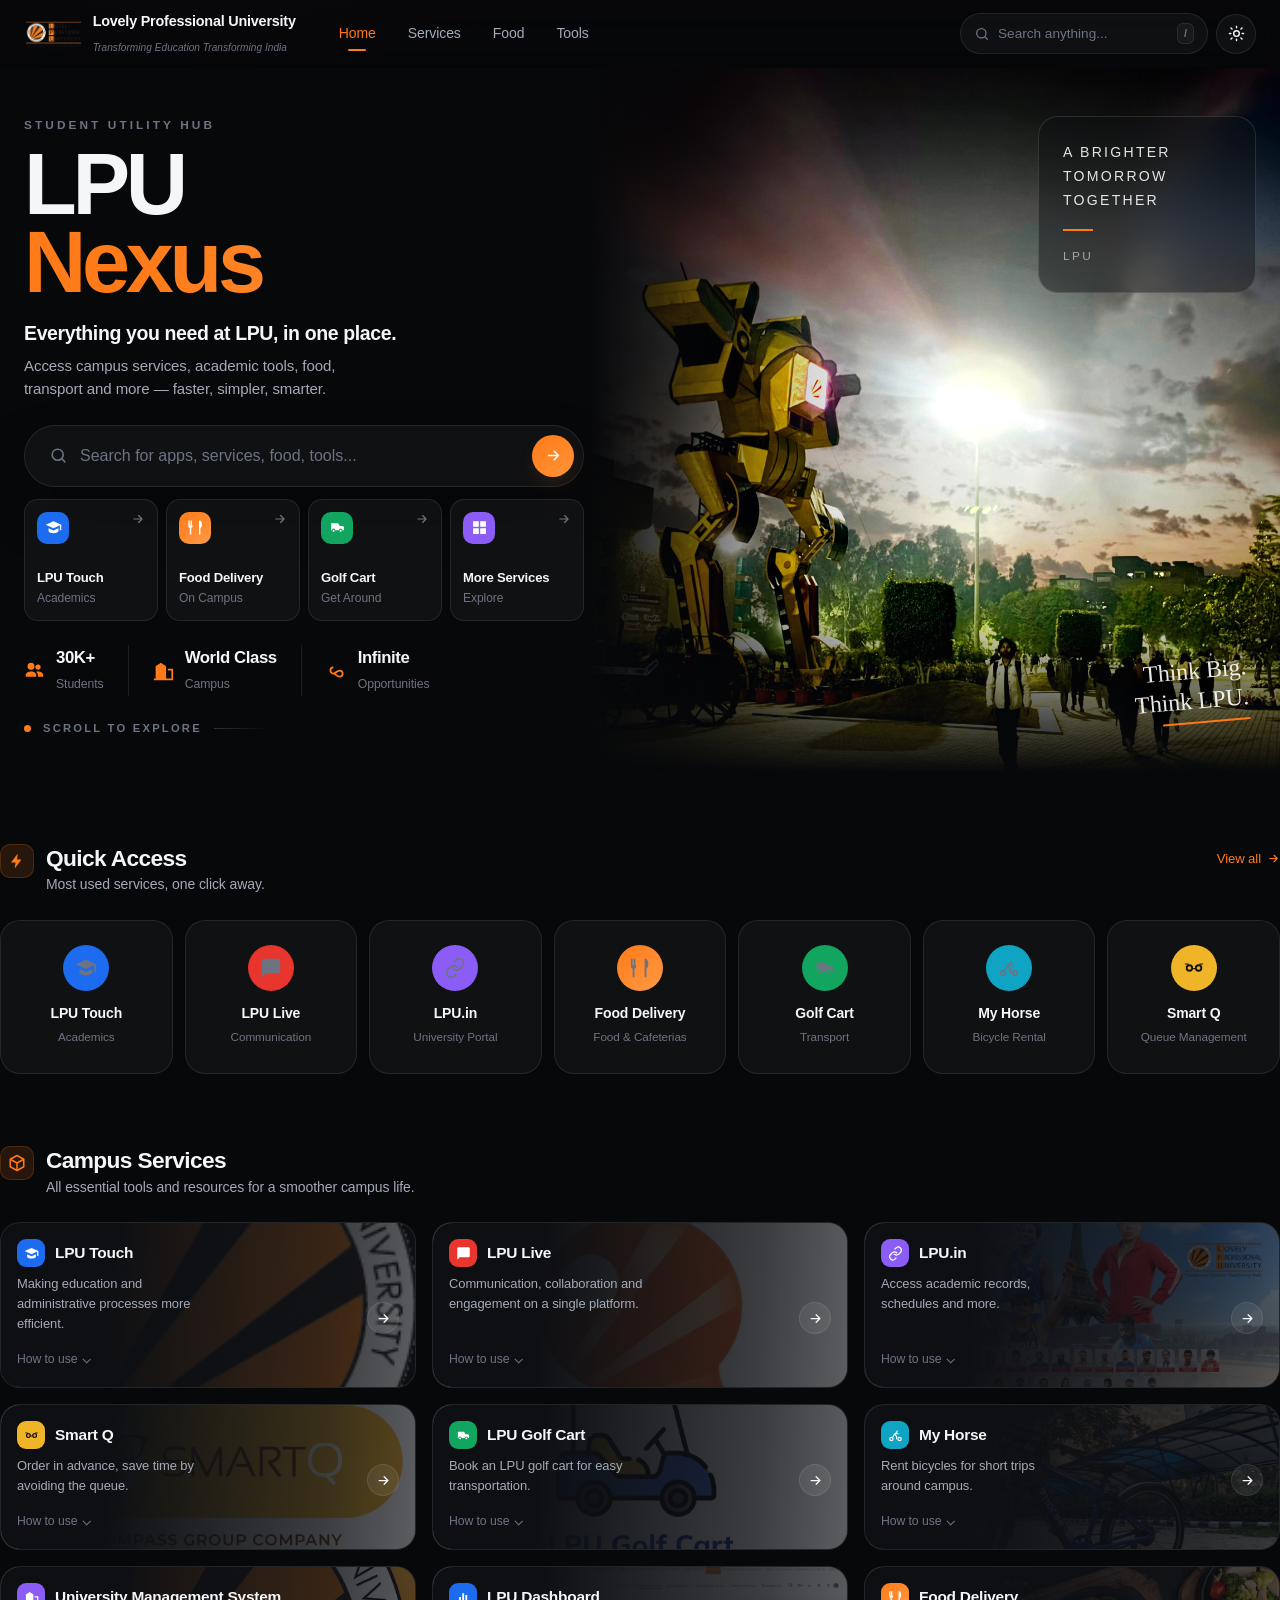
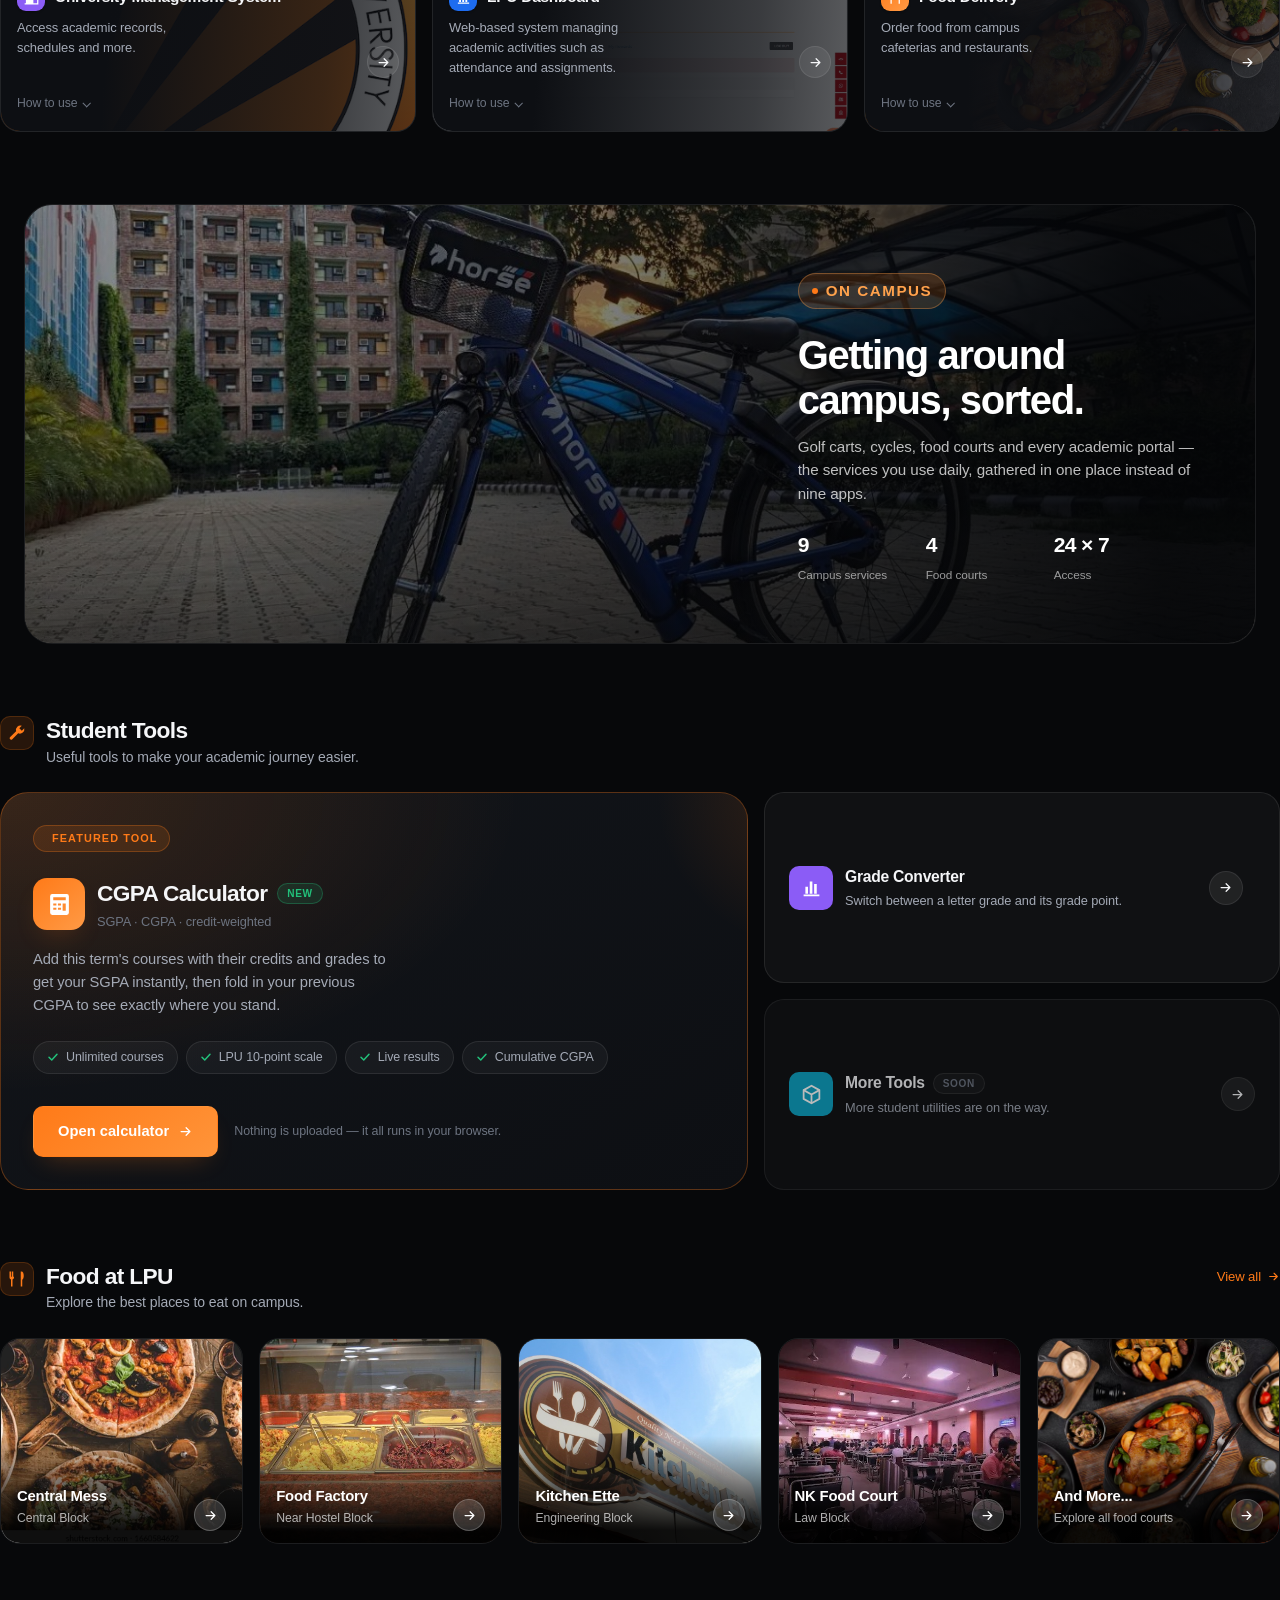
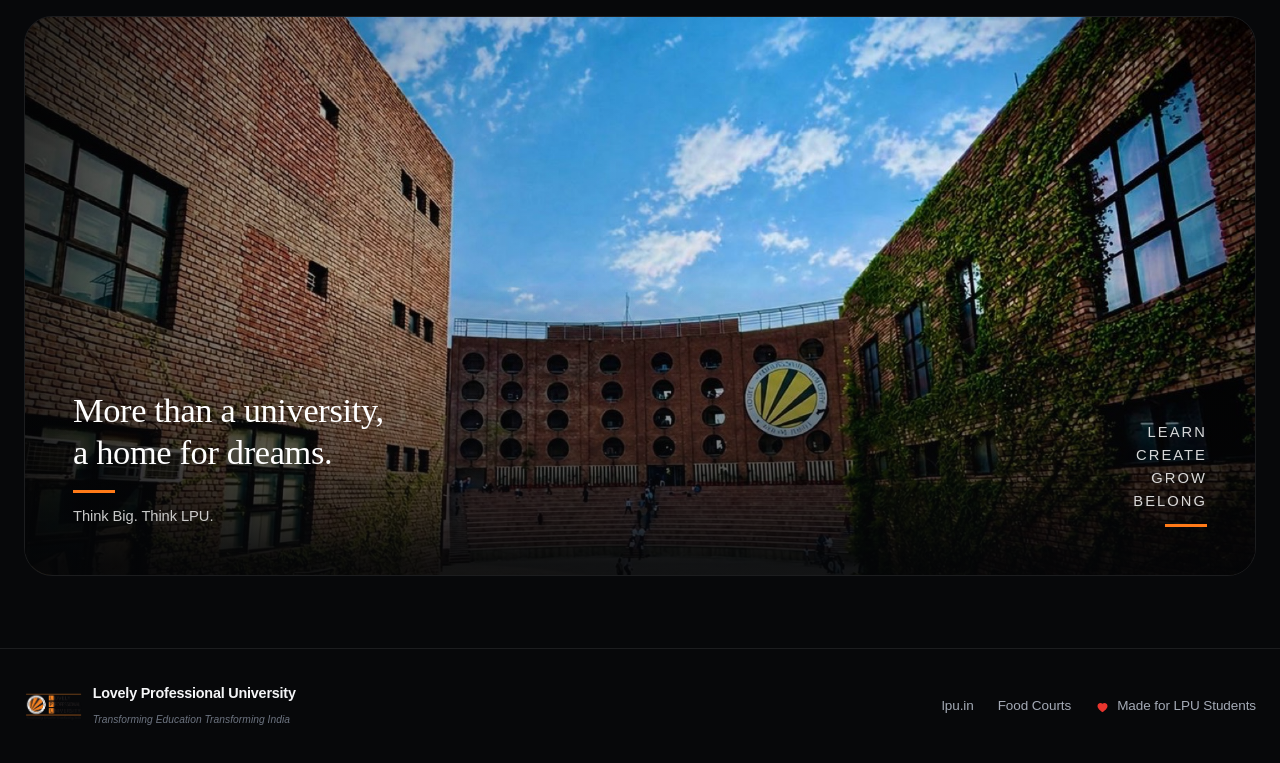
==== commit 6e38870a: "Apply the saved theme before first paint to stop a dark flash" ====
--- a/index.html
+++ b/index.html
@@ -6,8 +6,20 @@
     <meta name="viewport" content="width=device-width, initial-scale=1.0">
     <title>LPU NEXUS</title>
     <meta name="description" content="LPU Nexus — everything you need at LPU, in one place.">
+    <meta name="theme-color" content="#07080a">
+    <meta property="og:type" content="website">
+    <meta property="og:site_name" content="LPU Nexus">
+    <meta property="og:url" content="https://lpunexus.netlify.app/">
+    <meta property="og:title" content="LPU Nexus">
+    <meta property="og:description" content="LPU Nexus — everything you need at LPU, in one place.">
+    <meta property="og:image" content="https://lpunexus.netlify.app/lpunexus.png">
+    <meta name="twitter:card" content="summary">
     <link rel="icon" href="lpulogo.png">
     <link rel="stylesheet" href="index.css">
+    <script>
+        /* apply the saved theme before first paint so light mode never flashes dark */
+        try { var t = localStorage.getItem('lpu-nexus-theme'); if (t) document.documentElement.setAttribute('data-theme', t); } catch (e) { }
+    </script>
 </head>
 
 <body>
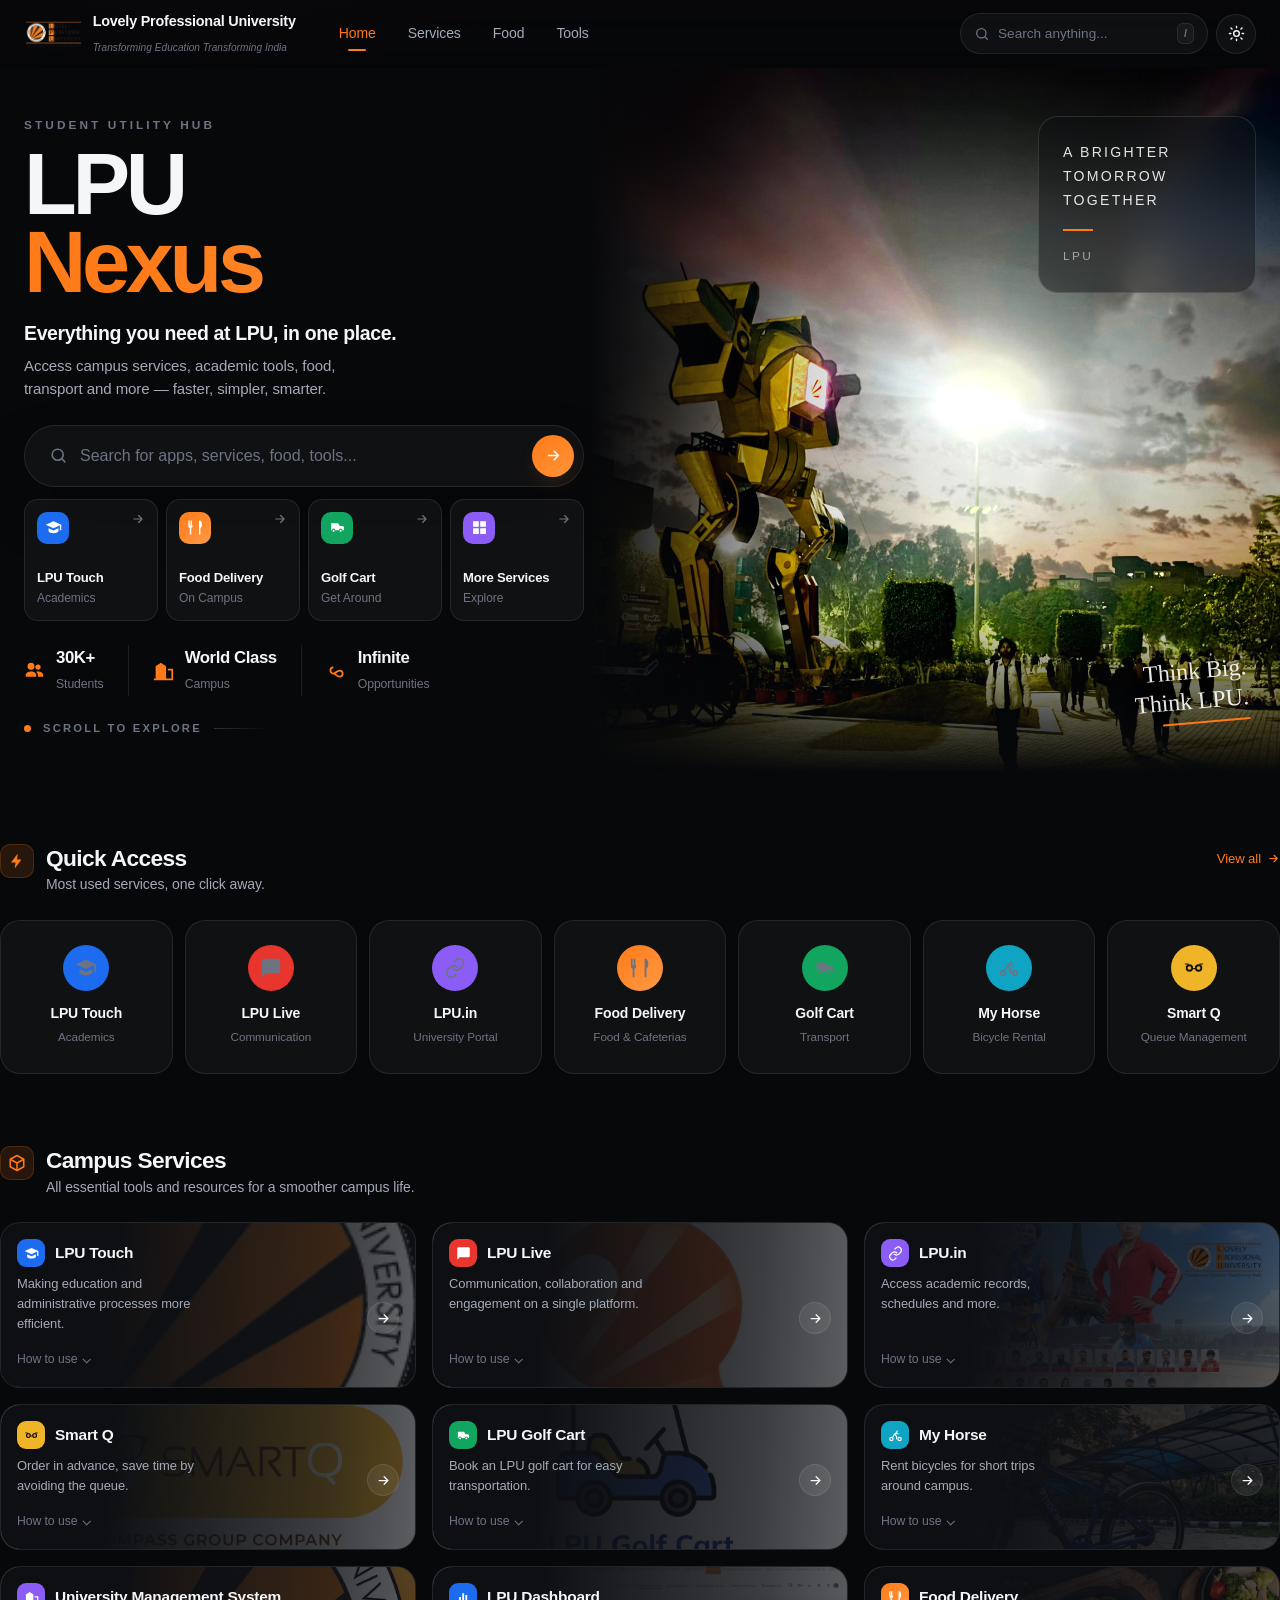
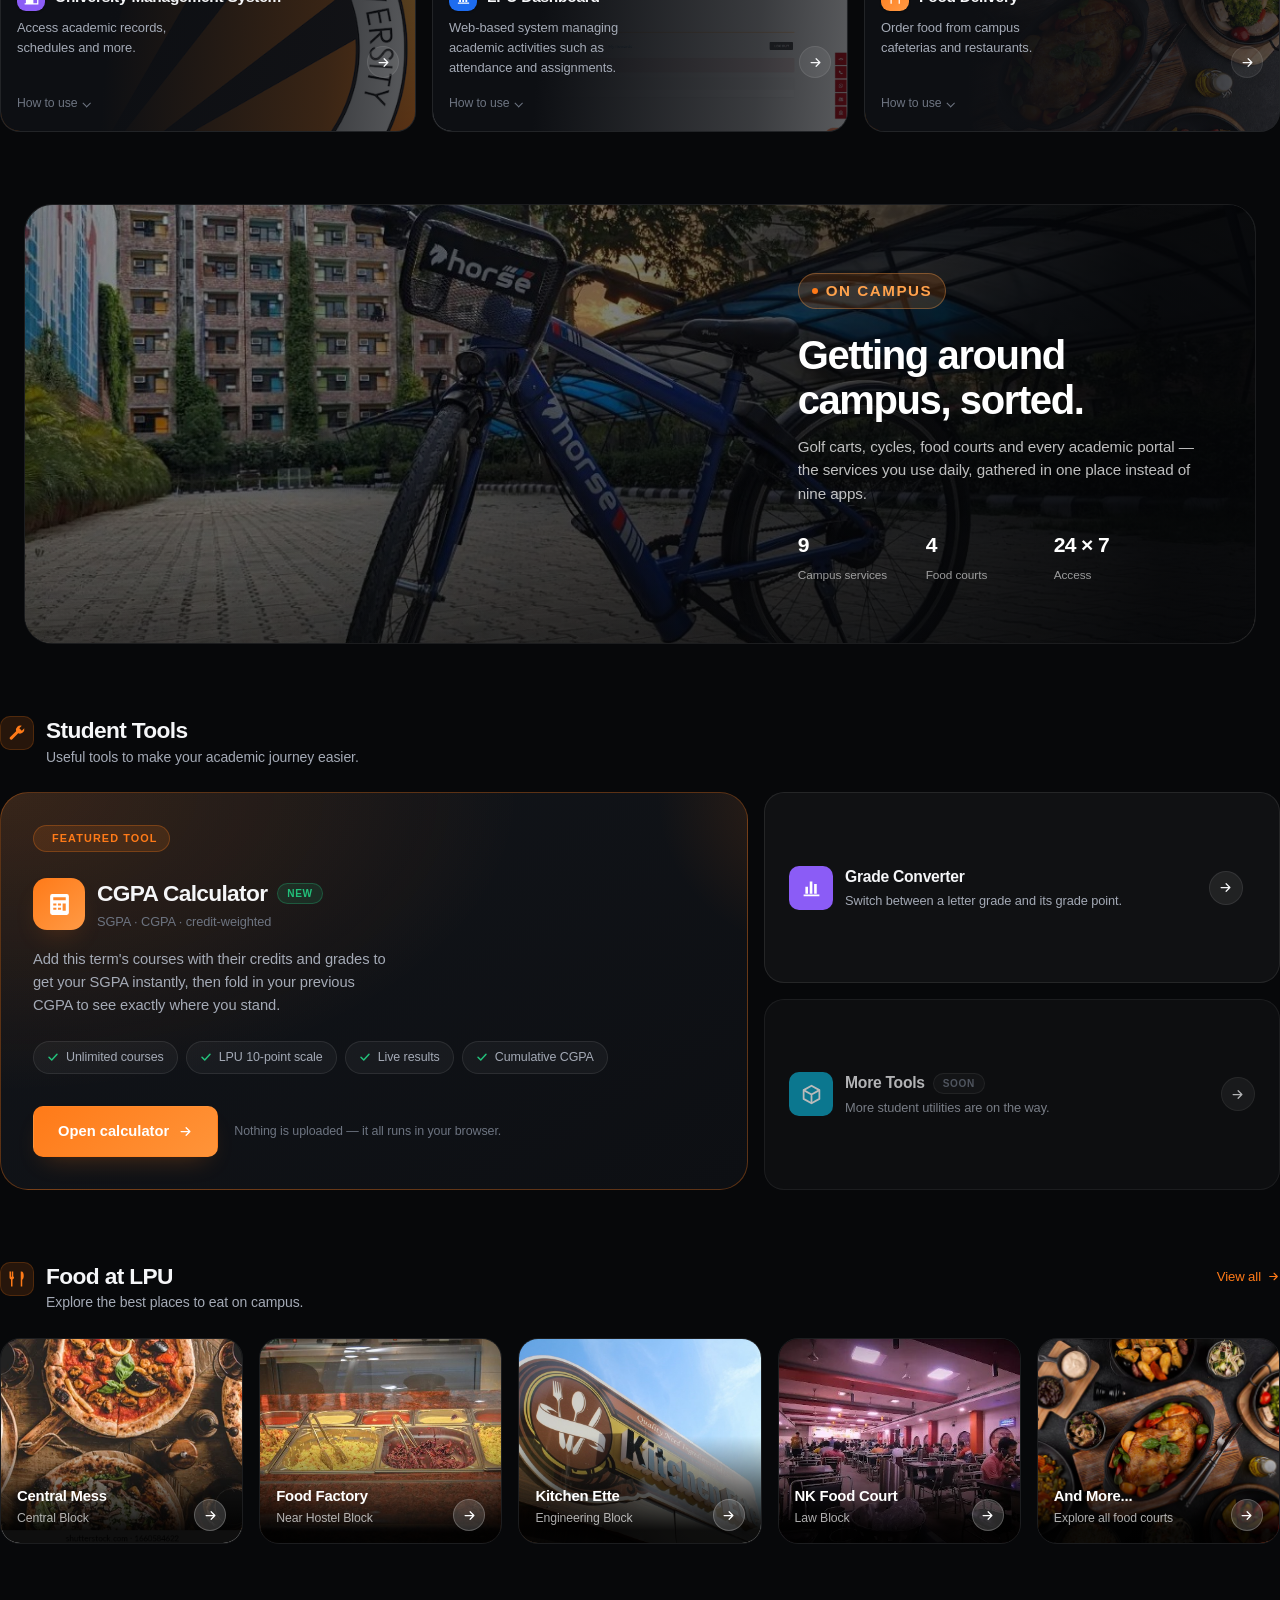
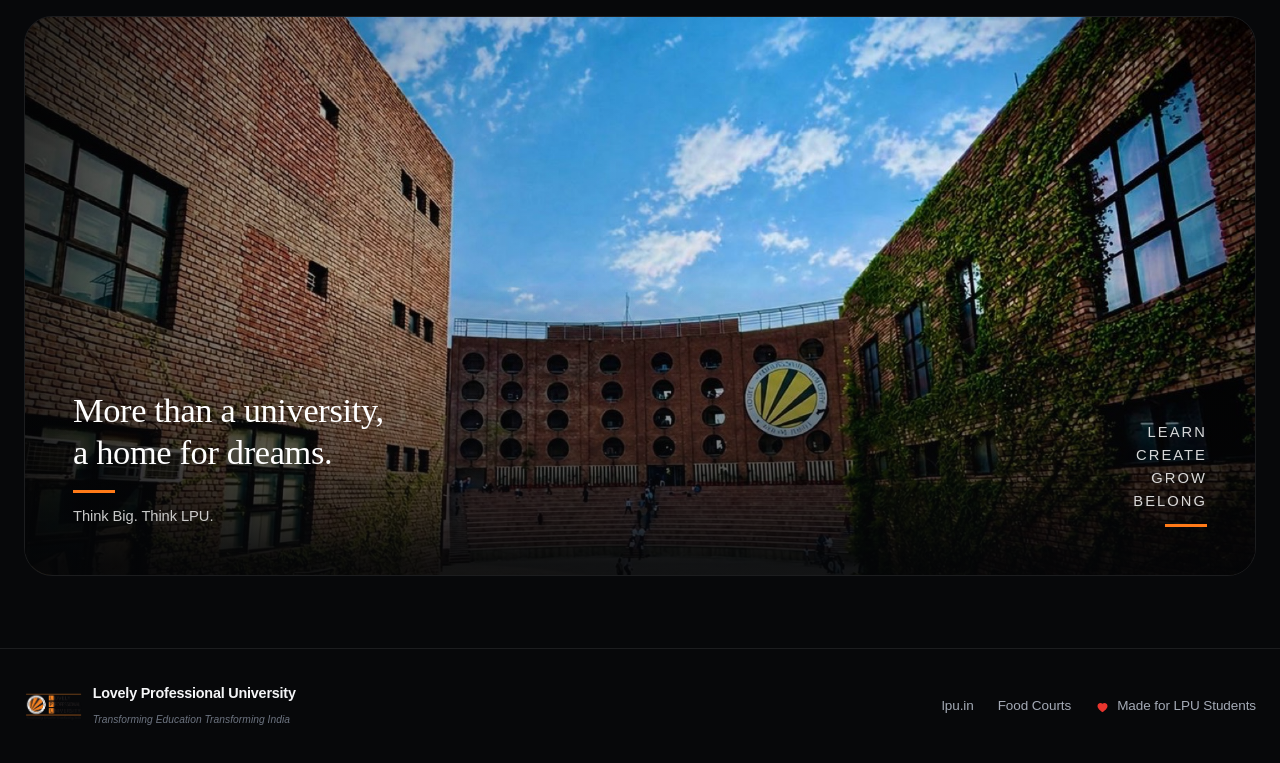
==== commit fa232706: "Fix double slash in the LPU.in links" ====
--- a/index.html
+++ b/index.html
@@ -250,7 +250,7 @@
                     <span class="q-icon bg-red"><svg><use href="#i-chat" /></svg></span>
                     <b>LPU Live</b><span>Communication</span>
                 </a>
-                <a class="quick" style="--tint:rgba(139,92,246,.55)" data-search="lpu.in university portal website" href="https://www.lpu.in//" target="_blank" rel="noopener">
+                <a class="quick" style="--tint:rgba(139,92,246,.55)" data-search="lpu.in university portal website" href="https://www.lpu.in/" target="_blank" rel="noopener">
                     <span class="q-icon bg-purple"><svg><use href="#i-link" /></svg></span>
                     <b>LPU.in</b><span>University Portal</span>
                 </a>
@@ -337,7 +337,7 @@
                             <b>LPU.in</b>
                         </div>
                         <p>Access academic records, schedules and more.</p>
-                        <a class="svc-go" href="https://www.lpu.in//" target="_blank" rel="noopener" aria-label="Go to lpu.in"><svg><use href="#i-arrow" /></svg></a>
+                        <a class="svc-go" href="https://www.lpu.in/" target="_blank" rel="noopener" aria-label="Go to lpu.in"><svg><use href="#i-arrow" /></svg></a>
                     </div>
                     <div class="svc-how">
                         <details>
@@ -746,7 +746,7 @@
                 </span>
             </a>
             <div class="footer-right">
-                <a href="https://www.lpu.in//" target="_blank" rel="noopener">lpu.in</a>
+                <a href="https://www.lpu.in/" target="_blank" rel="noopener">lpu.in</a>
                 <a href="foodcourts.html">Food Courts</a>
                 <span class="made"><svg><use href="#i-heart" /></svg> Made for LPU Students</span>
             </div>
